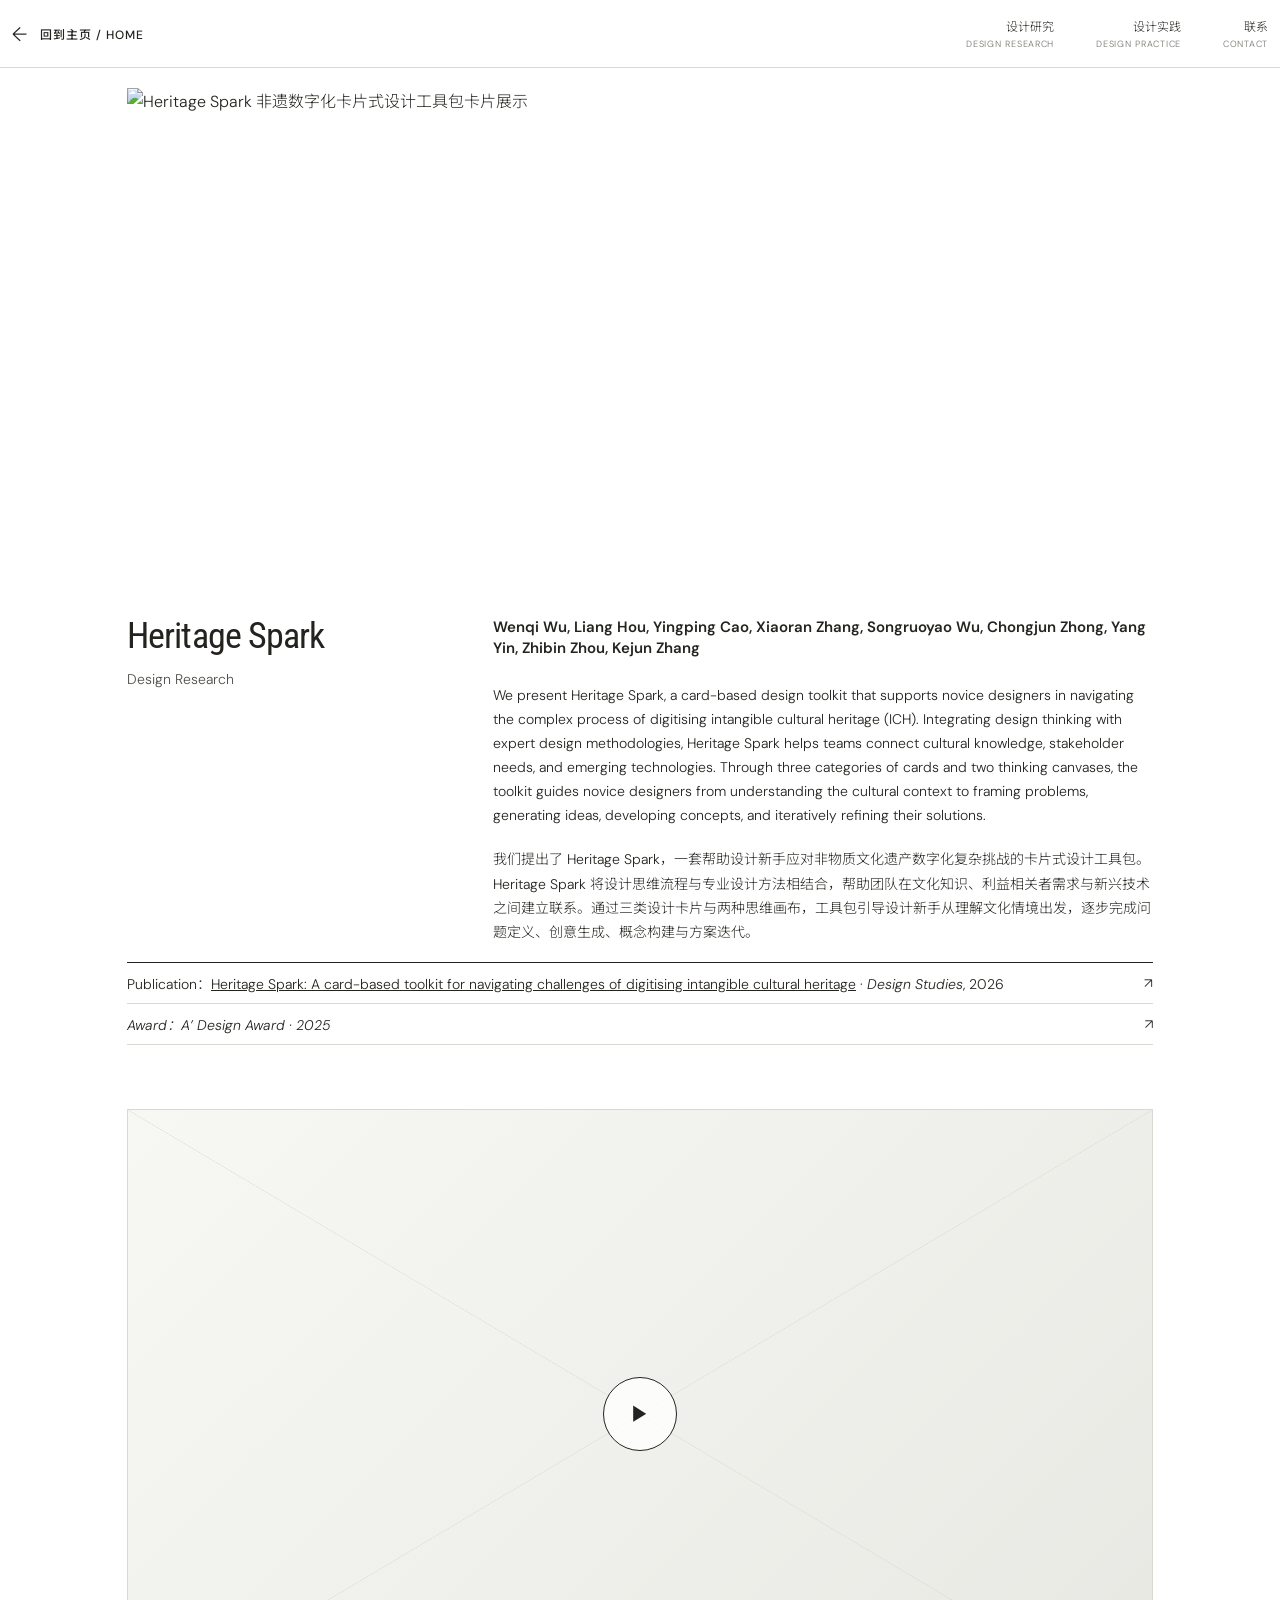
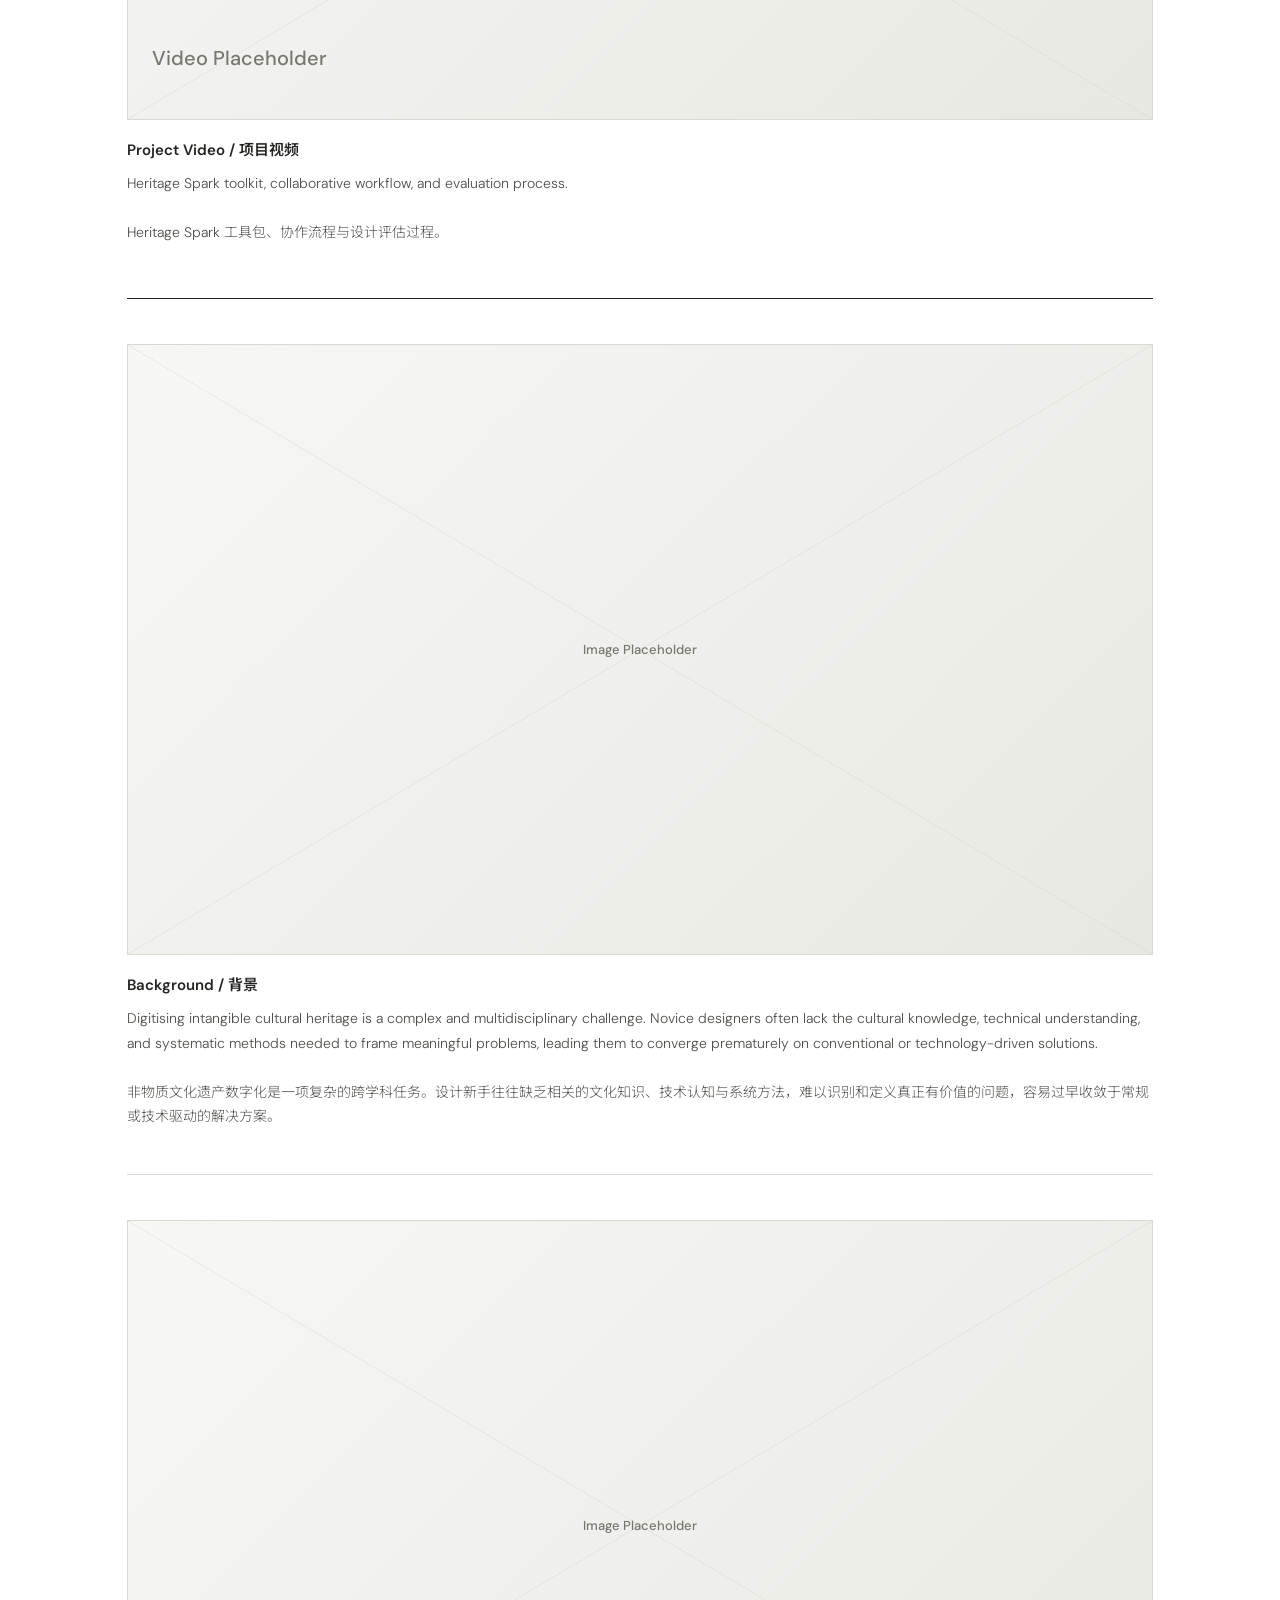
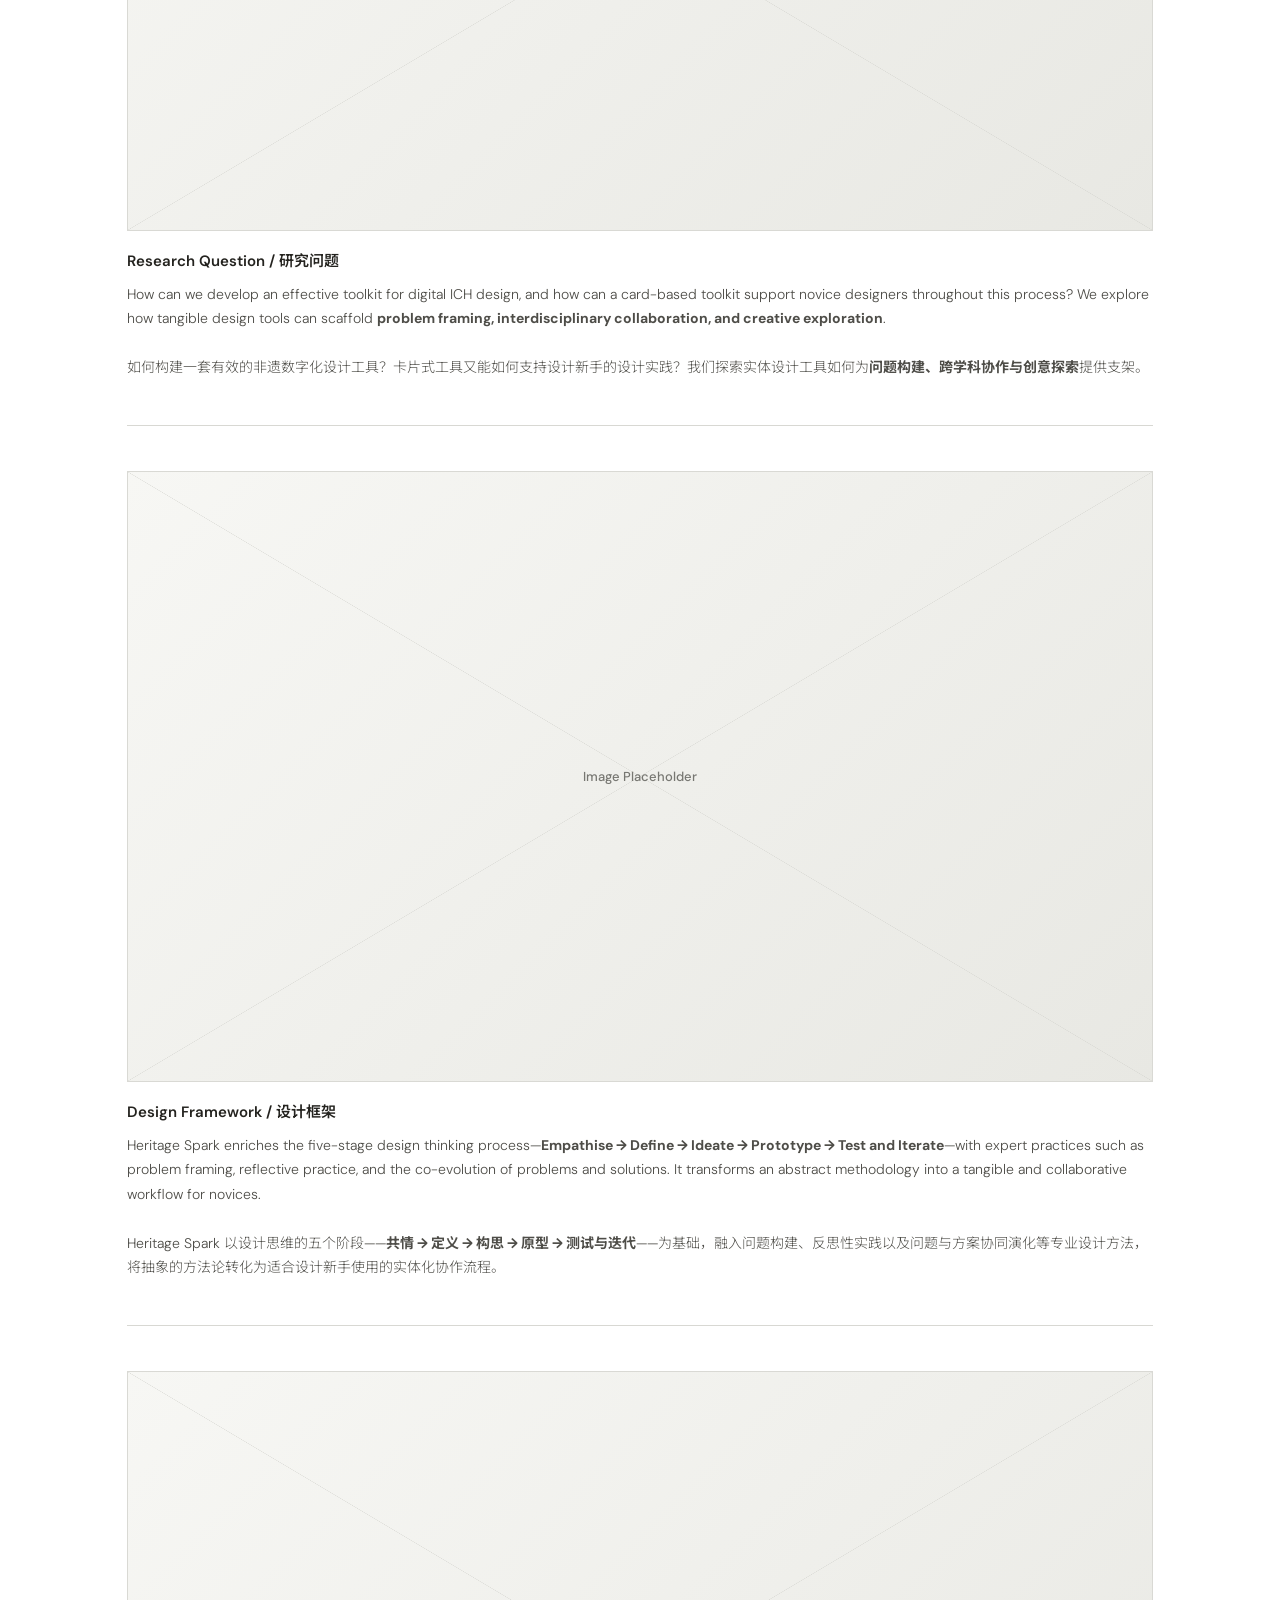
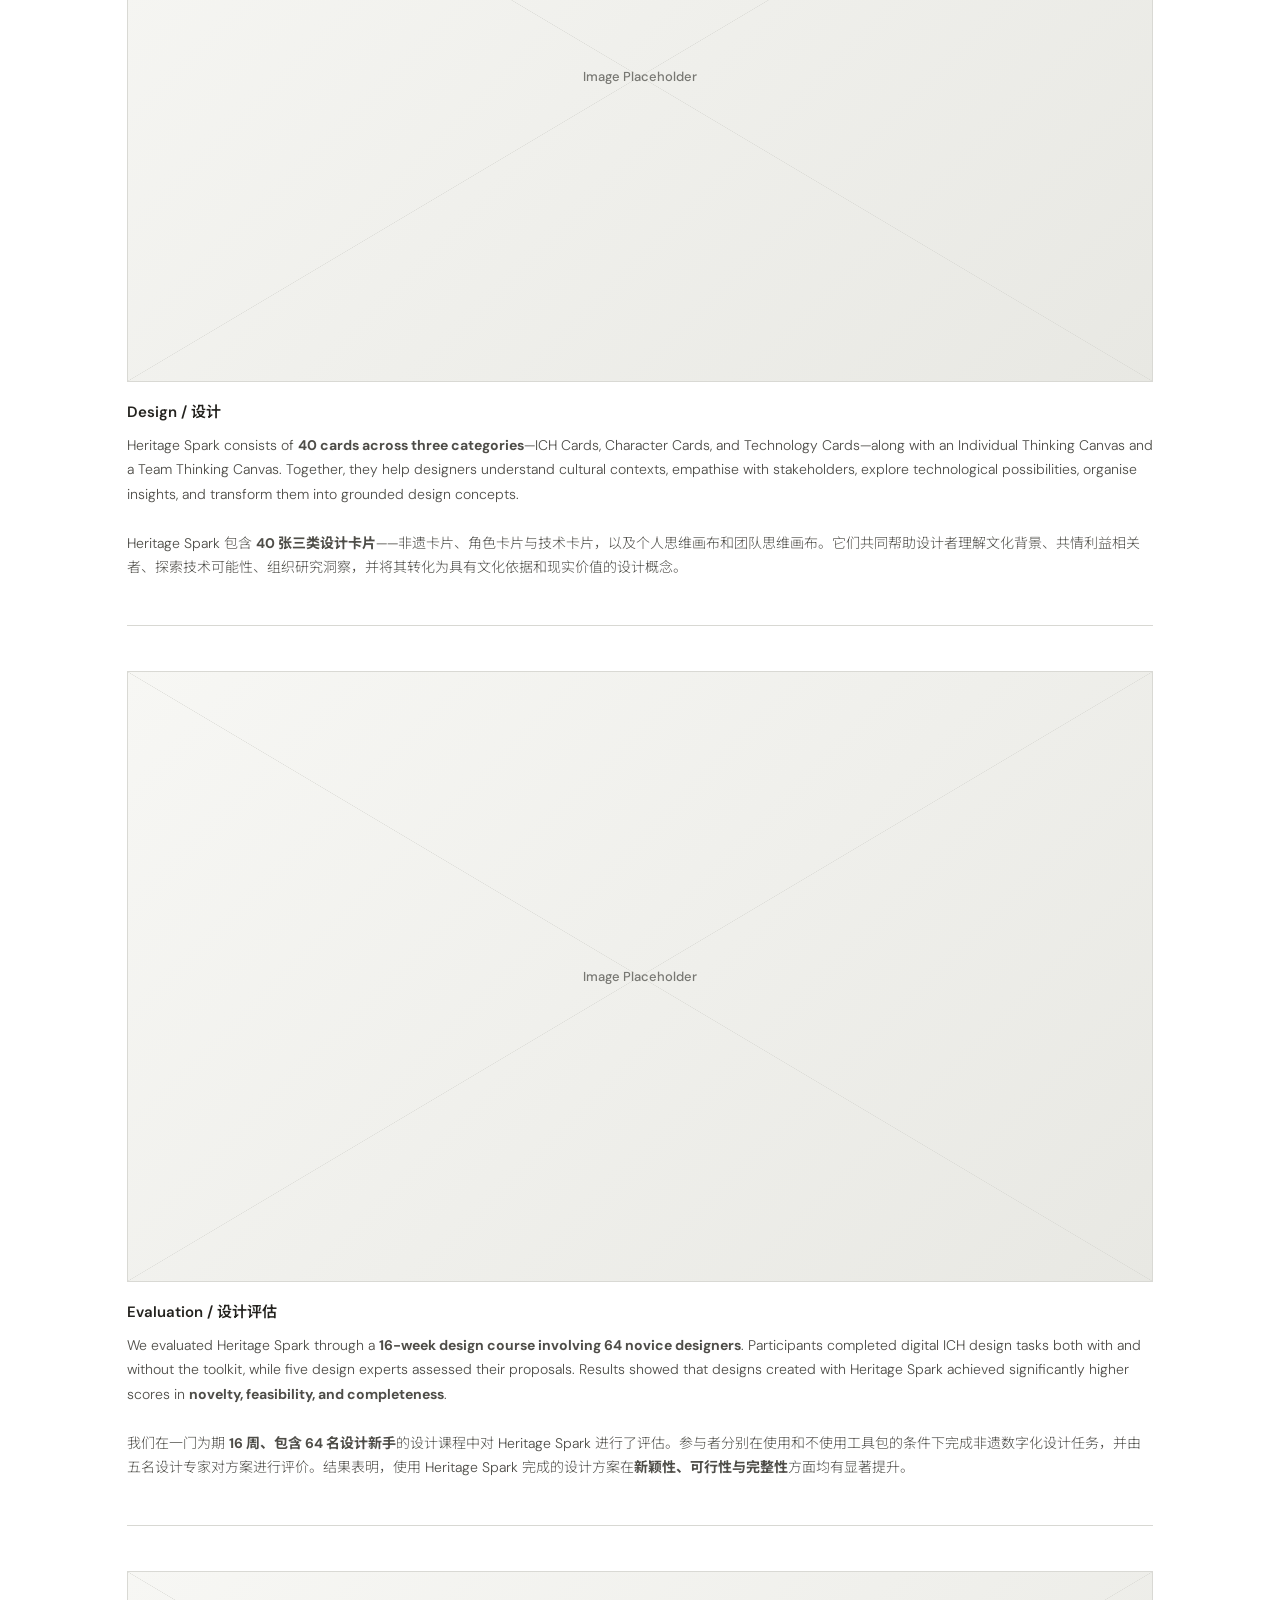
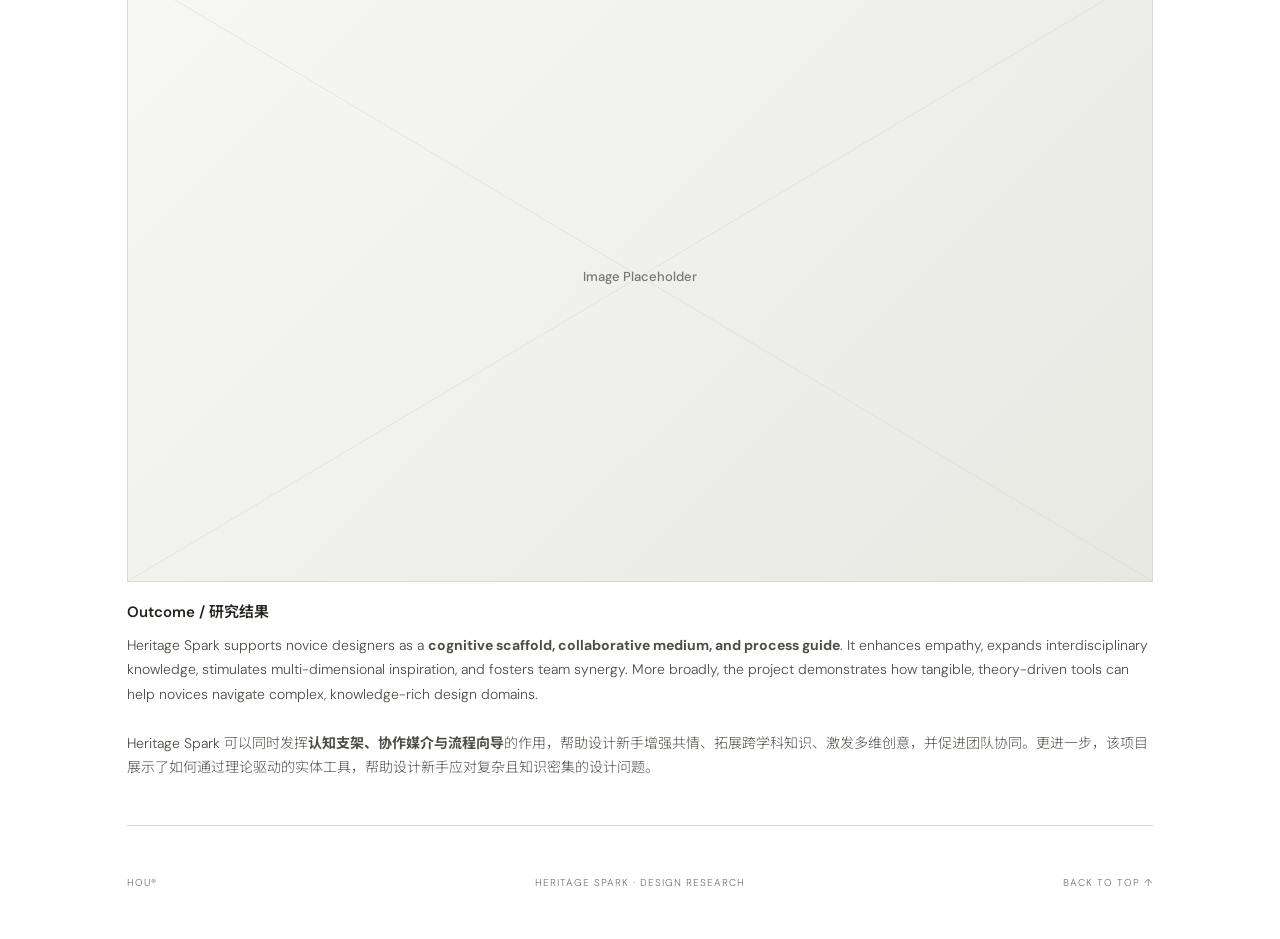
==== index-heritage-spark.html @ f9a9c495 "更新作品集项目页面" ====
<!doctype html>
<html lang="zh-CN">
<head>
  <meta charset="utf-8">
  <meta name="viewport" content="width=device-width, initial-scale=1">
  <meta name="description" content="Heritage Spark 非物质文化遗产数字化设计工具包研究项目">
  <title>Heritage Spark · Design Research</title>
  <link rel="preconnect" href="https://fonts.googleapis.com">
  <link rel="preconnect" href="https://fonts.gstatic.com" crossorigin>
  <link href="https://fonts.googleapis.com/css2?family=DM+Sans:wght@300;400;500&amp;family=Noto+Sans+SC:wght@300;400;500&amp;display=swap" rel="stylesheet">
  <link rel="stylesheet" href="vision-poetry.css">
</head>
<body>
  <header class="project-nav">
    <a class="home-link" href="index.html" aria-label="返回主页">
      <span aria-hidden="true">←</span>
      <span>回到主页 / Home</span>
    </a>
    <nav aria-label="项目导航">
      <a href="index.html#research"><span>设计研究</span><small>Design Research</small></a>
      <a href="index.html#practice"><span>设计实践</span><small>Design Practice</small></a>
      <a href="index.html#contact"><span>联系</span><small>Contact</small></a>
    </nav>
  </header>

  <aside class="page-progress" aria-label="页面章节导航">
    <span class="progress-track" aria-hidden="true"><span class="progress-fill"></span></span>
    <nav>
      <a href="#summary" class="is-active" aria-current="step"><span>Summary</span></a>
      <a href="#video"><span>Video</span></a>
      <a href="#background"><span>Background</span></a>
      <a href="#question"><span>Research Question</span></a>
      <a href="#framework"><span>Design Framework</span></a>
      <a href="#design"><span>Design</span></a>
      <a href="#evaluation"><span>Evaluation</span></a>
      <a href="#outcome"><span>Outcome</span></a>
    </nav>
  </aside>

  <main>
    <section class="hero section-shell" id="summary" aria-labelledby="projectTitle">
      <img class="hero-media" src="./设计研究/Heritage Spark/assets/hero-image.png" alt="Heritage Spark 非遗数字化卡片式设计工具包卡片展示">
      <div class="project-summary">
        <div class="summary-heading">
          <h1 id="projectTitle">Heritage Spark</h1>
          <p class="summary-date">Design Research</p>
        </div>
        <div class="summary-content">
          <p class="summary-author">Wenqi Wu, Liang Hou, Yingping Cao, Xiaoran Zhang, Songruoyao Wu, Chongjun Zhong, Yang Yin, Zhibin Zhou, Kejun Zhang</p>
          <p>We present <strong>Heritage Spark</strong>, a card-based design toolkit that supports novice designers in navigating the complex process of digitising intangible cultural heritage (ICH). Integrating design thinking with expert design methodologies, Heritage Spark helps teams connect <strong>cultural knowledge, stakeholder needs, and emerging technologies</strong>. Through three categories of cards and two thinking canvases, the toolkit guides novice designers from understanding the cultural context to framing problems, generating ideas, developing concepts, and iteratively refining their solutions.</p>
          <p>我们提出了 <strong>Heritage Spark</strong>，一套帮助设计新手应对非物质文化遗产数字化复杂挑战的卡片式设计工具包。Heritage Spark 将设计思维流程与专业设计方法相结合，帮助团队在<strong>文化知识、利益相关者需求与新兴技术</strong>之间建立联系。通过三类设计卡片与两种思维画布，工具包引导设计新手从理解文化情境出发，逐步完成问题定义、创意生成、概念构建与方案迭代。</p>
        </div>
      </div>
    </section>

    <section class="links-section section-shell" aria-label="论文与获奖信息">
      <div class="link-list">
        <div class="link-item">
          <span>Publication：<a href="https://www.sciencedirect.com/science/article/pii/S0142694X25000870" target="_blank" rel="noopener noreferrer">Heritage Spark: A card-based toolkit for navigating challenges of digitising intangible cultural heritage</a> · <em>Design Studies</em>, 2026</span><b aria-hidden="true">↗</b>
        </div>
        <div class="link-item award-entry">
          <span>Award：A’ Design Award · 2025</span><b aria-hidden="true">↗</b>
        </div>
      </div>
    </section>

    <section class="video-section section-shell" id="video" aria-labelledby="videoTitle">
      <div class="media-placeholder video-placeholder" role="img" aria-label="项目视频占位">
        <button type="button" aria-label="视频占位，暂不可播放">▶</button>
        <p>Video Placeholder</p>
      </div>
      <div class="content-copy">
        <h2 class="content-title" id="videoTitle">Project Video / 项目视频</h2>
        <p>Heritage Spark toolkit, collaborative workflow, and evaluation process.<br><br>Heritage Spark 工具包、协作流程与设计评估过程。</p>
      </div>
    </section>

    <section class="story section-shell" aria-label="Heritage Spark 项目研究内容">
      <article class="story-block" id="background">
        <div class="media-placeholder landscape" role="img" aria-label="研究背景图片占位"><p>Image Placeholder</p></div>
        <div class="content-copy">
          <h2 class="content-title">Background / 背景</h2>
          <p>Digitising intangible cultural heritage is a complex and multidisciplinary challenge. Novice designers often lack the cultural knowledge, technical understanding, and systematic methods needed to frame meaningful problems, leading them to converge prematurely on conventional or technology-driven solutions.<br><br>非物质文化遗产数字化是一项复杂的跨学科任务。设计新手往往缺乏相关的文化知识、技术认知与系统方法，难以识别和定义真正有价值的问题，容易过早收敛于常规或技术驱动的解决方案。</p>
        </div>
      </article>

      <article class="story-block" id="question">
        <div class="media-placeholder landscape" role="img" aria-label="研究问题图片占位"><p>Image Placeholder</p></div>
        <div class="content-copy">
          <h2 class="content-title">Research Question / 研究问题</h2>
          <p>How can we develop an effective toolkit for digital ICH design, and how can a card-based toolkit support novice designers throughout this process? We explore how tangible design tools can scaffold <strong>problem framing, interdisciplinary collaboration, and creative exploration</strong>.<br><br>如何构建一套有效的非遗数字化设计工具？卡片式工具又能如何支持设计新手的设计实践？我们探索实体设计工具如何为<strong>问题构建、跨学科协作与创意探索</strong>提供支架。</p>
        </div>
      </article>

      <article class="story-block" id="framework">
        <div class="media-placeholder landscape" role="img" aria-label="设计框架图片占位"><p>Image Placeholder</p></div>
        <div class="content-copy">
          <h2 class="content-title">Design Framework / 设计框架</h2>
          <p>Heritage Spark enriches the five-stage design thinking process—<strong>Empathise → Define → Ideate → Prototype → Test and Iterate</strong>—with expert practices such as problem framing, reflective practice, and the co-evolution of problems and solutions. It transforms an abstract methodology into a tangible and collaborative workflow for novices.<br><br>Heritage Spark 以设计思维的五个阶段——<strong>共情 → 定义 → 构思 → 原型 → 测试与迭代</strong>——为基础，融入问题构建、反思性实践以及问题与方案协同演化等专业设计方法，将抽象的方法论转化为适合设计新手使用的实体化协作流程。</p>
        </div>
      </article>

      <article class="story-block" id="design">
        <div class="media-placeholder landscape" role="img" aria-label="设计工具包图片占位"><p>Image Placeholder</p></div>
        <div class="content-copy">
          <h2 class="content-title">Design / 设计</h2>
          <p>Heritage Spark consists of <strong>40 cards across three categories</strong>—ICH Cards, Character Cards, and Technology Cards—along with an Individual Thinking Canvas and a Team Thinking Canvas. Together, they help designers understand cultural contexts, empathise with stakeholders, explore technological possibilities, organise insights, and transform them into grounded design concepts.<br><br>Heritage Spark 包含 <strong>40 张三类设计卡片</strong>——非遗卡片、角色卡片与技术卡片，以及个人思维画布和团队思维画布。它们共同帮助设计者理解文化背景、共情利益相关者、探索技术可能性、组织研究洞察，并将其转化为具有文化依据和现实价值的设计概念。</p>
        </div>
      </article>

      <article class="story-block" id="evaluation">
        <div class="media-placeholder landscape" role="img" aria-label="设计评估图片占位"><p>Image Placeholder</p></div>
        <div class="content-copy">
          <h2 class="content-title">Evaluation / 设计评估</h2>
          <p>We evaluated Heritage Spark through a <strong>16-week design course involving 64 novice designers</strong>. Participants completed digital ICH design tasks both with and without the toolkit, while five design experts assessed their proposals. Results showed that designs created with Heritage Spark achieved significantly higher scores in <strong>novelty, feasibility, and completeness</strong>.<br><br>我们在一门为期 <strong>16 周、包含 64 名设计新手</strong>的设计课程中对 Heritage Spark 进行了评估。参与者分别在使用和不使用工具包的条件下完成非遗数字化设计任务，并由五名设计专家对方案进行评价。结果表明，使用 Heritage Spark 完成的设计方案在<strong>新颖性、可行性与完整性</strong>方面均有显著提升。</p>
        </div>
      </article>

      <article class="story-block" id="outcome">
        <div class="media-placeholder landscape" role="img" aria-label="研究结果图片占位"><p>Image Placeholder</p></div>
        <div class="content-copy">
          <h2 class="content-title">Outcome / 研究结果</h2>
          <p>Heritage Spark supports novice designers as a <strong>cognitive scaffold, collaborative medium, and process guide</strong>. It enhances empathy, expands interdisciplinary knowledge, stimulates multi-dimensional inspiration, and fosters team synergy. More broadly, the project demonstrates how tangible, theory-driven tools can help novices navigate complex, knowledge-rich design domains.<br><br>Heritage Spark 可以同时发挥<strong>认知支架、协作媒介与流程向导</strong>的作用，帮助设计新手增强共情、拓展跨学科知识、激发多维创意，并促进团队协同。更进一步，该项目展示了如何通过理论驱动的实体工具，帮助设计新手应对复杂且知识密集的设计问题。</p>
        </div>
      </article>
    </section>
  </main>

  <footer>
    <a href="index.html">HOU®</a>
    <p>Heritage Spark · Design Research</p>
    <a href="#projectTitle">Back to top ↑</a>
  </footer>
  <script src="vision-poetry.js"></script>
</body>
</html>
---- vision-poetry.css ----
@font-face { font-family:"Roboto Condensed"; src:url("assets/fonts/RobotoCondensed-VariableFont_wght.ttf") format("truetype"); font-style:normal; font-weight:100 900; font-display:swap; }
:root { --ink:#24231f; --muted:#77746d; --line:#d8d8d3; --soft:#f1f1ee; --white:#fff; --accent:#f26a2e; }
* { box-sizing:border-box; }
html { scroll-behavior:smooth; }
body { margin:0; color:var(--ink); background:var(--white); font-family:"DM Sans","Noto Sans SC",sans-serif; font-weight:300; }
a { color:inherit; }
[id] { scroll-margin-top:88px; }
.project-nav { position:sticky; top:0; z-index:10; width:100%; height:68px; margin:0; padding:0 12px; display:flex; align-items:center; justify-content:space-between; border-bottom:1px solid var(--line); background:#fff; }
.home-link { display:flex; align-items:center; gap:12px; font-size:12px; font-weight:500; letter-spacing:.08em; text-decoration:none; text-transform:uppercase; }
.home-link>span:first-child { font-size:20px; font-weight:300; transition:transform .2s ease; }
.home-link:hover>span:first-child { transform:translateX(-4px); }
.project-nav nav { display:flex; align-items:center; gap:42px; }
.project-nav nav a { display:flex; flex-direction:column; align-items:flex-end; gap:3px; text-decoration:none; font-size:12px; }
.project-nav nav small { color:var(--muted); font-size:9px; letter-spacing:.08em; text-transform:uppercase; }
.page-progress { position:fixed; top:50%; left:max(8px,calc(50vw - 675px)); z-index:8; width:126px; transform:translateY(-50%); }
.page-progress nav { position:relative; display:flex; flex-direction:column; gap:14px; }
.page-progress a { position:relative; height:10px; padding-left:28px; color:#aaa8a1; font-size:10px; line-height:10px; text-decoration:none; white-space:nowrap; }
.page-progress a::before { content:""; position:absolute; top:50%; left:0; z-index:2; width:12px; height:1px; background:#c9c7c0; transform:translateY(-50%); transition:width .2s ease,background .2s ease; }
.page-progress a span { opacity:1; visibility:visible; }
.page-progress a:hover { color:var(--ink); }
.page-progress a.is-active { color:var(--ink); }
.page-progress a.is-active::before { width:24px; height:2px; background:var(--ink); }
.progress-track { display:none; }
.progress-fill { display:block; width:100%; height:0; background:var(--ink); transition:height .25s ease; }
.section-shell { width:calc(100% - 24px); max-width:1026px; margin:0 auto; }
.hero { padding-top:20px; }
.media-placeholder { position:relative; display:grid; place-items:center; overflow:hidden; border:1px solid #d9d9d4; color:#777772; background:linear-gradient(135deg,#f7f7f4,#e8e8e3); }
.media-placeholder::before { content:""; position:absolute; inset:0; background:linear-gradient(to bottom right,transparent calc(50% - .5px),#d2d2cd 50%,transparent calc(50% + .5px)),linear-gradient(to top right,transparent calc(50% - .5px),#d2d2cd 50%,transparent calc(50% + .5px)); opacity:.65; }
.media-placeholder p,.media-placeholder button { position:relative; z-index:1; }
.media-placeholder p { margin:0; font-size:13px; font-weight:500; letter-spacing:0; }
.hero-media,.video-placeholder,.landscape { width:100%; aspect-ratio:1026/611; }
.hero-media { margin-top:0; display:block; aspect-ratio:1026/491; object-fit:cover; }
.project-summary { padding:38px 0 18px; display:grid; grid-template-columns:minmax(220px,32%) 1fr; gap:38px; }
.summary-heading h1 { margin:0; font-family:"Roboto Condensed","DM Sans",sans-serif; font-size:36px; font-weight:400; line-height:1.1; letter-spacing:-.025em; }
.summary-heading .summary-date { margin:12px 0 0; color:#4e4d48; font-size:14px; line-height:1.5; }
.summary-content { min-width:0; }
.summary-content p { margin:0; color:var(--ink); font-size:14px; line-height:1.72; }
.summary-content p+p { margin-top:20px; }
.summary-content .summary-author { margin-bottom:24px; font-size:15px; font-weight:600; line-height:1.4; }
.summary-content strong { font-weight:inherit; }
.content-copy { padding:20px 0 0; }
.content-title { width:100%; margin:0 0 10px!important; color:var(--ink)!important; font-size:15px!important; font-weight:600; line-height:1.4!important; }
.content-copy>p:not(.content-title) { width:100%; max-width:none; margin:0; color:#4e4d48; font-size:14px; line-height:1.75; }
.links-section { padding:0; }
.link-list { border-top:1px solid var(--ink); }
.link-item { padding:10px 0; display:flex; justify-content:space-between; align-items:center; border-bottom:1px solid var(--line); }
.award-entry { font-style:italic; }
.link-list span { font-size:14px; }
.link-list small { width:100px; display:inline-block; color:var(--muted); font-size:9px; letter-spacing:.14em; text-transform:uppercase; }
.link-list b { font-size:14px; font-weight:300; }
.video-section { padding:64px 0 6vh; }
.video-placeholder button { width:74px; height:74px; padding-left:6px; display:grid; place-items:center; border:1px solid var(--ink); border-radius:50%; color:var(--ink); background:rgba(255,255,255,.82); font-size:20px; }
.video-placeholder p { position:absolute; bottom:48px; left:24px; font-size:20px; }
.story { border-top:1px solid var(--ink); }
.story-block { padding:5vh 0; border-bottom:1px solid var(--line); }
footer { width:calc(100% - 24px); max-width:1026px; margin:0 auto; padding:50px 0; display:grid; grid-template-columns:1fr auto 1fr; align-items:center; color:var(--muted); font-size:10px; letter-spacing:.1em; text-transform:uppercase; }
footer a { text-decoration:none; }
footer a:last-child { justify-self:end; }
footer p { margin:0; }
@media (max-width:760px) {
  .project-nav { height:68px; min-height:68px; padding:0; align-items:center; }
  .home-link span:last-child { display:none; }
  .project-nav nav { gap:15px; }
  .project-nav nav a { align-items:flex-start; font-size:10px; }
  .project-nav nav small { display:none; }
  .section-shell { width:calc(100vw - 24px); }
  .hero { padding-top:20px; }
  .project-summary { padding:28px 0 12px; grid-template-columns:1fr; gap:22px; }
  .summary-content p { font-size:14px; line-height:1.75; }
  .summary-content .summary-author { margin-bottom:18px; font-size:15px; }
  .link-list small { width:auto; display:block; margin-bottom:6px; }
  footer { width:calc(100vw - 24px); grid-template-columns:1fr auto; gap:12px; }
  footer p { display:none; }
}
@media (max-width:1280px) { .page-progress { display:none; } }
@media (prefers-reduced-motion:reduce) { html { scroll-behavior:auto; } * { transition:none!important; } }
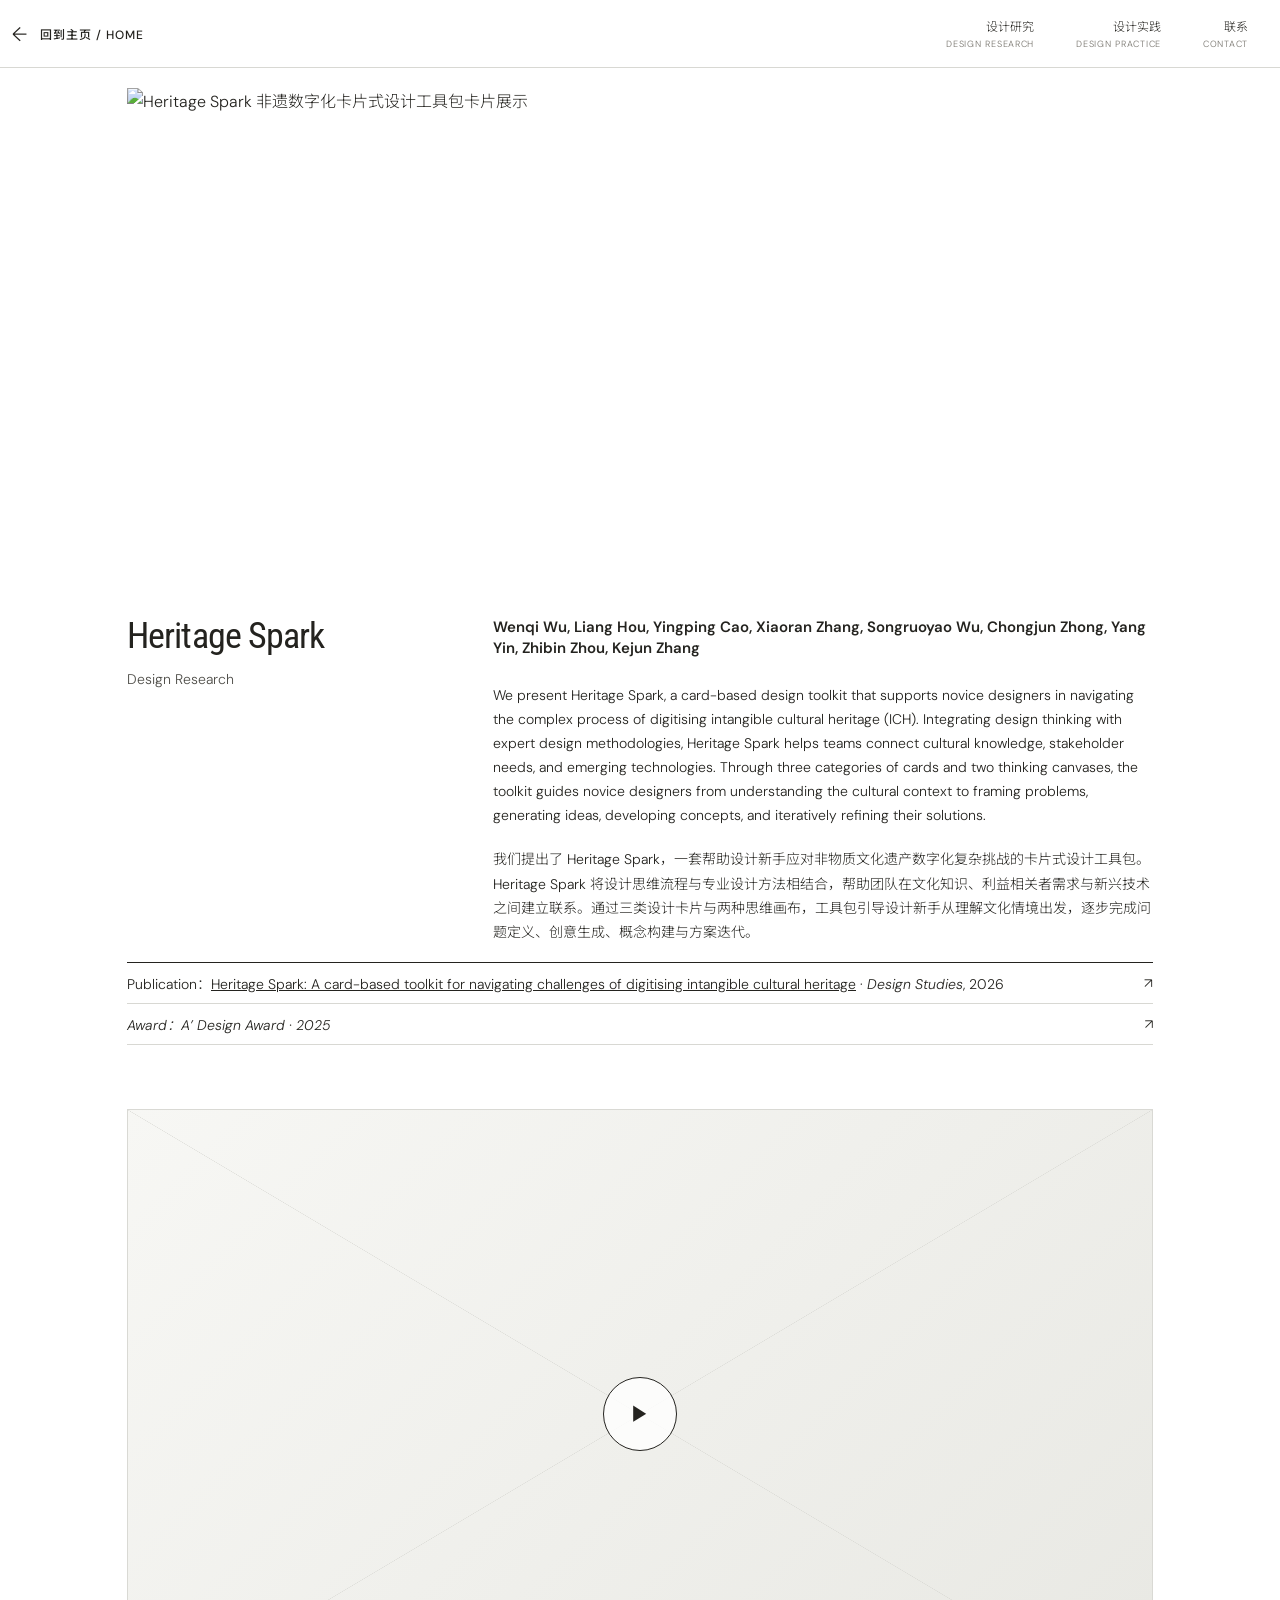
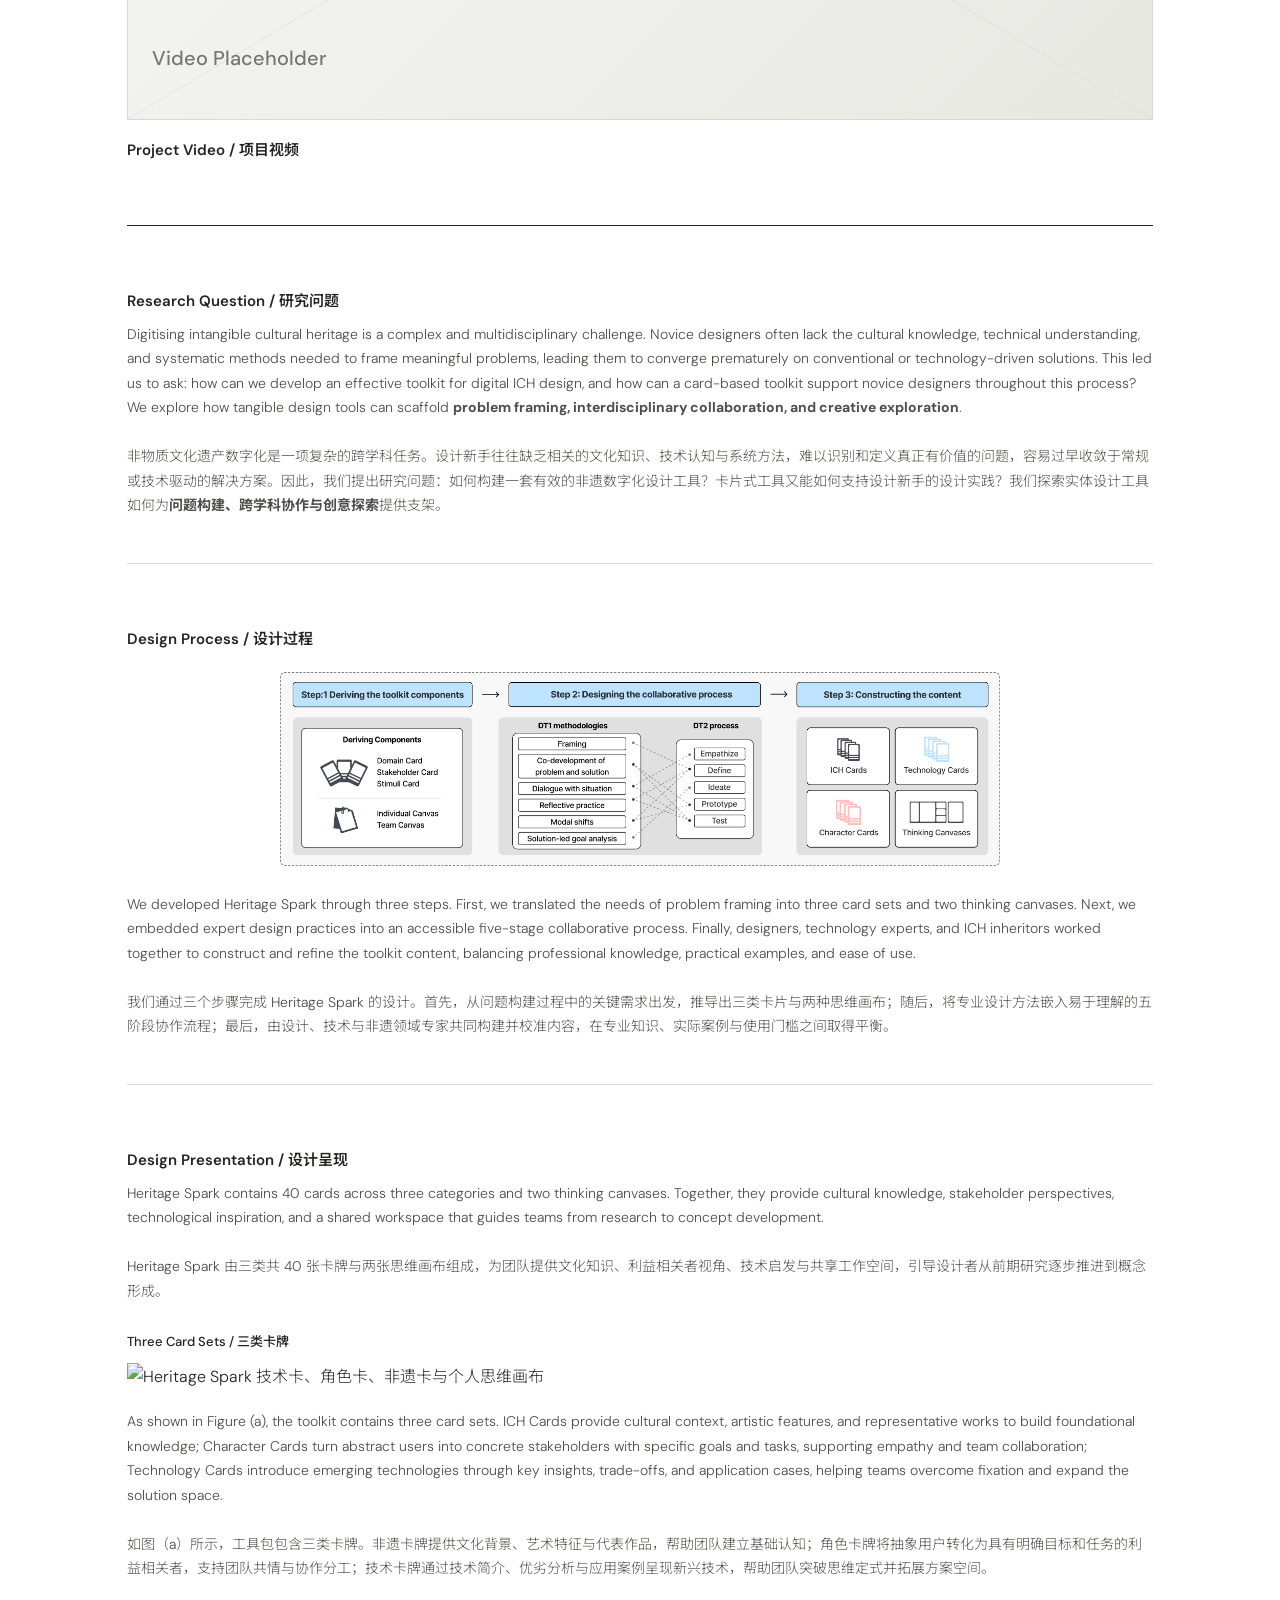
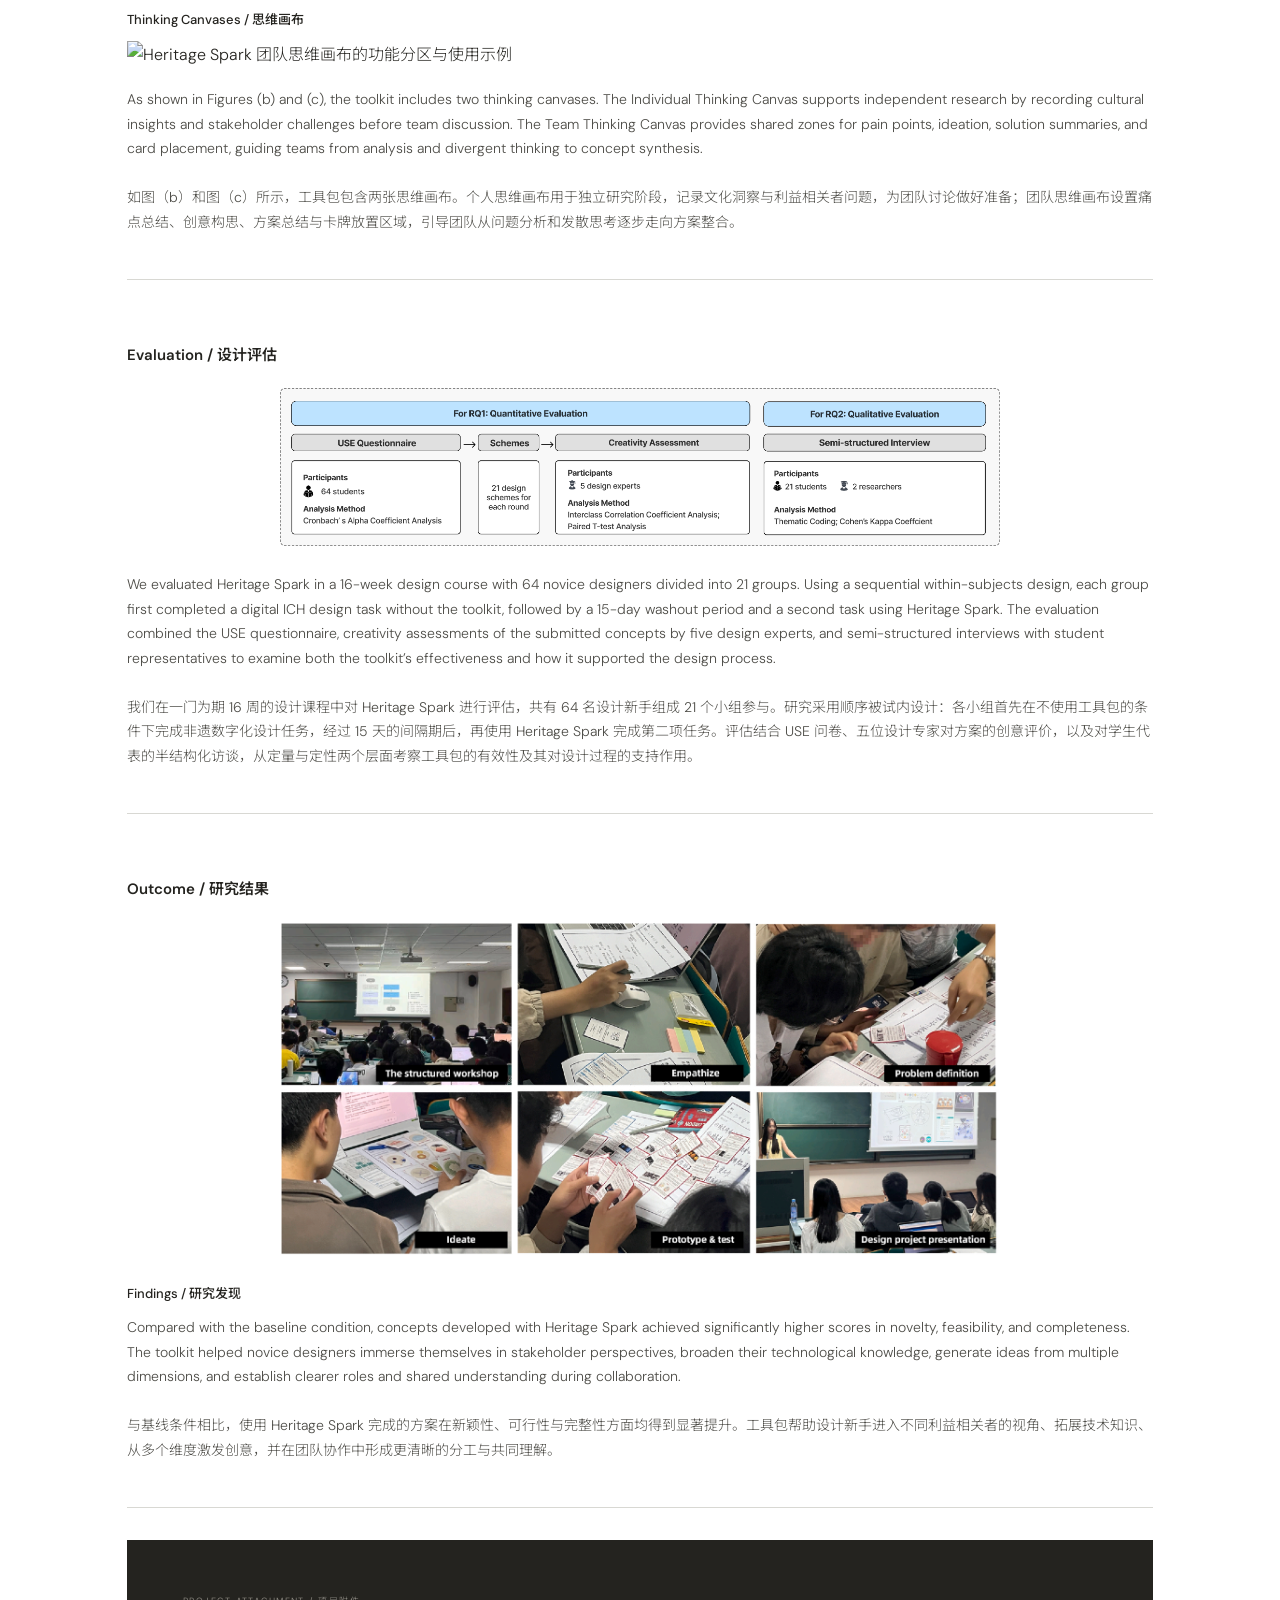
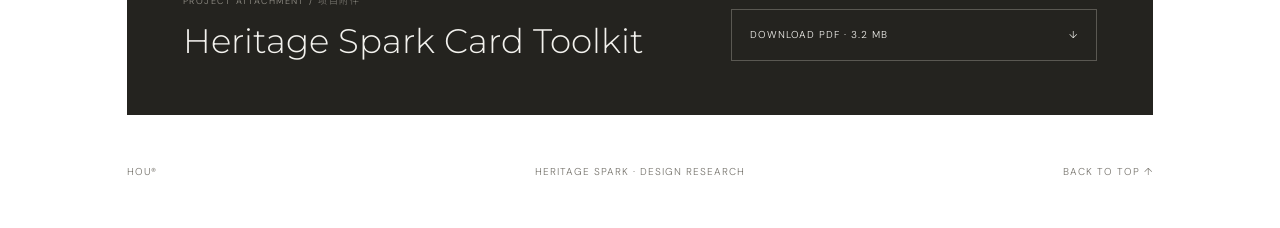
==== commit 893519df: "更新作品集项目与页面内容" ====
--- a/index-heritage-spark.html
+++ b/index-heritage-spark.html
@@ -28,10 +28,9 @@
     <nav>
       <a href="#summary" class="is-active" aria-current="step"><span>Summary</span></a>
       <a href="#video"><span>Video</span></a>
-      <a href="#background"><span>Background</span></a>
       <a href="#question"><span>Research Question</span></a>
-      <a href="#framework"><span>Design Framework</span></a>
-      <a href="#design"><span>Design</span></a>
+      <a href="#design"><span>Design Process</span></a>
+      <a href="#presentation"><span>Design Presentation</span></a>
       <a href="#evaluation"><span>Evaluation</span></a>
       <a href="#outcome"><span>Outcome</span></a>
     </nav>
@@ -71,58 +70,67 @@
       </div>
       <div class="content-copy">
         <h2 class="content-title" id="videoTitle">Project Video / 项目视频</h2>
-        <p>Heritage Spark toolkit, collaborative workflow, and evaluation process.<br><br>Heritage Spark 工具包、协作流程与设计评估过程。</p>
       </div>
     </section>
 
     <section class="story section-shell" aria-label="Heritage Spark 项目研究内容">
-      <article class="story-block" id="background">
-        <div class="media-placeholder landscape" role="img" aria-label="研究背景图片占位"><p>Image Placeholder</p></div>
-        <div class="content-copy">
-          <h2 class="content-title">Background / 背景</h2>
-          <p>Digitising intangible cultural heritage is a complex and multidisciplinary challenge. Novice designers often lack the cultural knowledge, technical understanding, and systematic methods needed to frame meaningful problems, leading them to converge prematurely on conventional or technology-driven solutions.<br><br>非物质文化遗产数字化是一项复杂的跨学科任务。设计新手往往缺乏相关的文化知识、技术认知与系统方法，难以识别和定义真正有价值的问题，容易过早收敛于常规或技术驱动的解决方案。</p>
-        </div>
-      </article>
-
       <article class="story-block" id="question">
-        <div class="media-placeholder landscape" role="img" aria-label="研究问题图片占位"><p>Image Placeholder</p></div>
         <div class="content-copy">
           <h2 class="content-title">Research Question / 研究问题</h2>
-          <p>How can we develop an effective toolkit for digital ICH design, and how can a card-based toolkit support novice designers throughout this process? We explore how tangible design tools can scaffold <strong>problem framing, interdisciplinary collaboration, and creative exploration</strong>.<br><br>如何构建一套有效的非遗数字化设计工具？卡片式工具又能如何支持设计新手的设计实践？我们探索实体设计工具如何为<strong>问题构建、跨学科协作与创意探索</strong>提供支架。</p>
-        </div>
-      </article>
-
-      <article class="story-block" id="framework">
-        <div class="media-placeholder landscape" role="img" aria-label="设计框架图片占位"><p>Image Placeholder</p></div>
-        <div class="content-copy">
-          <h2 class="content-title">Design Framework / 设计框架</h2>
-          <p>Heritage Spark enriches the five-stage design thinking process—<strong>Empathise → Define → Ideate → Prototype → Test and Iterate</strong>—with expert practices such as problem framing, reflective practice, and the co-evolution of problems and solutions. It transforms an abstract methodology into a tangible and collaborative workflow for novices.<br><br>Heritage Spark 以设计思维的五个阶段——<strong>共情 → 定义 → 构思 → 原型 → 测试与迭代</strong>——为基础，融入问题构建、反思性实践以及问题与方案协同演化等专业设计方法，将抽象的方法论转化为适合设计新手使用的实体化协作流程。</p>
+          <p>Digitising intangible cultural heritage is a complex and multidisciplinary challenge. Novice designers often lack the cultural knowledge, technical understanding, and systematic methods needed to frame meaningful problems, leading them to converge prematurely on conventional or technology-driven solutions. This led us to ask: how can we develop an effective toolkit for digital ICH design, and how can a card-based toolkit support novice designers throughout this process? We explore how tangible design tools can scaffold <strong>problem framing, interdisciplinary collaboration, and creative exploration</strong>.<br><br>非物质文化遗产数字化是一项复杂的跨学科任务。设计新手往往缺乏相关的文化知识、技术认知与系统方法，难以识别和定义真正有价值的问题，容易过早收敛于常规或技术驱动的解决方案。因此，我们提出研究问题：如何构建一套有效的非遗数字化设计工具？卡片式工具又能如何支持设计新手的设计实践？我们探索实体设计工具如何为<strong>问题构建、跨学科协作与创意探索</strong>提供支架。</p>
         </div>
       </article>
 
       <article class="story-block" id="design">
-        <div class="media-placeholder landscape" role="img" aria-label="设计工具包图片占位"><p>Image Placeholder</p></div>
         <div class="content-copy">
-          <h2 class="content-title">Design / 设计</h2>
-          <p>Heritage Spark consists of <strong>40 cards across three categories</strong>—ICH Cards, Character Cards, and Technology Cards—along with an Individual Thinking Canvas and a Team Thinking Canvas. Together, they help designers understand cultural contexts, empathise with stakeholders, explore technological possibilities, organise insights, and transform them into grounded design concepts.<br><br>Heritage Spark 包含 <strong>40 张三类设计卡片</strong>——非遗卡片、角色卡片与技术卡片，以及个人思维画布和团队思维画布。它们共同帮助设计者理解文化背景、共情利益相关者、探索技术可能性、组织研究洞察，并将其转化为具有文化依据和现实价值的设计概念。</p>
+          <h2 class="content-title">Design Process / 设计过程</h2>
+          <img class="design-process-image" src="设计研究/Heritage Spark/assets/design-process.png" alt="Heritage Spark 工具包的三阶段设计过程" loading="lazy">
+          <p>We developed Heritage Spark through three steps. First, we translated the needs of problem framing into three card sets and two thinking canvases. Next, we embedded expert design practices into an accessible five-stage collaborative process. Finally, designers, technology experts, and ICH inheritors worked together to construct and refine the toolkit content, balancing professional knowledge, practical examples, and ease of use.<br><br>我们通过三个步骤完成 Heritage Spark 的设计。首先，从问题构建过程中的关键需求出发，推导出三类卡片与两种思维画布；随后，将专业设计方法嵌入易于理解的五阶段协作流程；最后，由设计、技术与非遗领域专家共同构建并校准内容，在专业知识、实际案例与使用门槛之间取得平衡。</p>
+        </div>
+      </article>
+
+      <article class="story-block" id="presentation">
+        <div class="content-copy">
+          <h2 class="content-title">Design Presentation / 设计呈现</h2>
+          <p>Heritage Spark contains 40 cards across three categories and two thinking canvases. Together, they provide cultural knowledge, stakeholder perspectives, technological inspiration, and a shared workspace that guides teams from research to concept development.<br><br>Heritage Spark 由三类共 40 张卡牌与两张思维画布组成，为团队提供文化知识、利益相关者视角、技术启发与共享工作空间，引导设计者从前期研究逐步推进到概念形成。</p>
+
+          <h3 class="presentation-subtitle">Three Card Sets / 三类卡牌</h3>
+          <img class="presentation-image" src="设计研究/Heritage Spark/assets/toolkit-cards-individual-canvas.png" alt="Heritage Spark 技术卡、角色卡、非遗卡与个人思维画布" loading="lazy">
+          <p class="presentation-copy">As shown in Figure (a), the toolkit contains three card sets. ICH Cards provide cultural context, artistic features, and representative works to build foundational knowledge; Character Cards turn abstract users into concrete stakeholders with specific goals and tasks, supporting empathy and team collaboration; Technology Cards introduce emerging technologies through key insights, trade-offs, and application cases, helping teams overcome fixation and expand the solution space.<br><br>如图（a）所示，工具包包含三类卡牌。非遗卡牌提供文化背景、艺术特征与代表作品，帮助团队建立基础认知；角色卡牌将抽象用户转化为具有明确目标和任务的利益相关者，支持团队共情与协作分工；技术卡牌通过技术简介、优劣分析与应用案例呈现新兴技术，帮助团队突破思维定式并拓展方案空间。</p>
+
+          <h3 class="presentation-subtitle">Thinking Canvases / 思维画布</h3>
+          <img class="presentation-image" src="设计研究/Heritage Spark/assets/toolkit-team-canvas.png" alt="Heritage Spark 团队思维画布的功能分区与使用示例" loading="lazy">
+          <p class="presentation-copy">As shown in Figures (b) and (c), the toolkit includes two thinking canvases. The Individual Thinking Canvas supports independent research by recording cultural insights and stakeholder challenges before team discussion. The Team Thinking Canvas provides shared zones for pain points, ideation, solution summaries, and card placement, guiding teams from analysis and divergent thinking to concept synthesis.<br><br>如图（b）和图（c）所示，工具包包含两张思维画布。个人思维画布用于独立研究阶段，记录文化洞察与利益相关者问题，为团队讨论做好准备；团队思维画布设置痛点总结、创意构思、方案总结与卡牌放置区域，引导团队从问题分析和发散思考逐步走向方案整合。</p>
         </div>
       </article>
 
       <article class="story-block" id="evaluation">
-        <div class="media-placeholder landscape" role="img" aria-label="设计评估图片占位"><p>Image Placeholder</p></div>
         <div class="content-copy">
           <h2 class="content-title">Evaluation / 设计评估</h2>
-          <p>We evaluated Heritage Spark through a <strong>16-week design course involving 64 novice designers</strong>. Participants completed digital ICH design tasks both with and without the toolkit, while five design experts assessed their proposals. Results showed that designs created with Heritage Spark achieved significantly higher scores in <strong>novelty, feasibility, and completeness</strong>.<br><br>我们在一门为期 <strong>16 周、包含 64 名设计新手</strong>的设计课程中对 Heritage Spark 进行了评估。参与者分别在使用和不使用工具包的条件下完成非遗数字化设计任务，并由五名设计专家对方案进行评价。结果表明，使用 Heritage Spark 完成的设计方案在<strong>新颖性、可行性与完整性</strong>方面均有显著提升。</p>
+          <img class="evaluation-image" src="设计研究/Heritage Spark/assets/evaluation-method.png" alt="Heritage Spark 定量与定性设计评估方法" loading="lazy">
+          <p>We evaluated Heritage Spark in a 16-week design course with 64 novice designers divided into 21 groups. Using a sequential within-subjects design, each group first completed a digital ICH design task without the toolkit, followed by a 15-day washout period and a second task using Heritage Spark. The evaluation combined the USE questionnaire, creativity assessments of the submitted concepts by five design experts, and semi-structured interviews with student representatives to examine both the toolkit’s effectiveness and how it supported the design process.<br><br>我们在一门为期 16 周的设计课程中对 Heritage Spark 进行评估，共有 64 名设计新手组成 21 个小组参与。研究采用顺序被试内设计：各小组首先在不使用工具包的条件下完成非遗数字化设计任务，经过 15 天的间隔期后，再使用 Heritage Spark 完成第二项任务。评估结合 USE 问卷、五位设计专家对方案的创意评价，以及对学生代表的半结构化访谈，从定量与定性两个层面考察工具包的有效性及其对设计过程的支持作用。</p>
         </div>
       </article>
 
       <article class="story-block" id="outcome">
-        <div class="media-placeholder landscape" role="img" aria-label="研究结果图片占位"><p>Image Placeholder</p></div>
         <div class="content-copy">
           <h2 class="content-title">Outcome / 研究结果</h2>
-          <p>Heritage Spark supports novice designers as a <strong>cognitive scaffold, collaborative medium, and process guide</strong>. It enhances empathy, expands interdisciplinary knowledge, stimulates multi-dimensional inspiration, and fosters team synergy. More broadly, the project demonstrates how tangible, theory-driven tools can help novices navigate complex, knowledge-rich design domains.<br><br>Heritage Spark 可以同时发挥<strong>认知支架、协作媒介与流程向导</strong>的作用，帮助设计新手增强共情、拓展跨学科知识、激发多维创意，并促进团队协同。更进一步，该项目展示了如何通过理论驱动的实体工具，帮助设计新手应对复杂且知识密集的设计问题。</p>
+          <img class="evaluation-image" src="设计研究/Heritage Spark/assets/research-results.png" alt="学生使用 Heritage Spark 完成共情、问题定义、构思、原型测试与方案汇报" loading="lazy">
+          <h3 class="presentation-subtitle">Findings / 研究发现</h3>
+          <p>Compared with the baseline condition, concepts developed with Heritage Spark achieved significantly higher scores in novelty, feasibility, and completeness. The toolkit helped novice designers immerse themselves in stakeholder perspectives, broaden their technological knowledge, generate ideas from multiple dimensions, and establish clearer roles and shared understanding during collaboration.<br><br>与基线条件相比，使用 Heritage Spark 完成的方案在新颖性、可行性与完整性方面均得到显著提升。工具包帮助设计新手进入不同利益相关者的视角、拓展技术知识、从多个维度激发创意，并在团队协作中形成更清晰的分工与共同理解。</p>
         </div>
       </article>
+    </section>
+
+    <section class="download-panel section-shell" aria-labelledby="downloadTitle">
+      <div class="download-copy">
+        <p>Project Attachment / 项目附件</p>
+        <h2 id="downloadTitle">Heritage Spark Card Toolkit</h2>
+      </div>
+      <a class="download-button" href="设计研究/Heritage Spark/assets/heritage-spark-cards-web.pdf" download>
+        <span>Download PDF · 3.2 MB</span>
+        <span aria-hidden="true">↓</span>
+      </a>
     </section>
   </main>
 
--- a/vision-poetry.css
+++ b/vision-poetry.css
@@ -1,11 +1,12 @@
 @font-face { font-family:"Roboto Condensed"; src:url("assets/fonts/RobotoCondensed-VariableFont_wght.ttf") format("truetype"); font-style:normal; font-weight:100 900; font-display:swap; }
+@font-face { font-family:"Montserrat"; src:url("assets/fonts/Montserrat-VariableFont_wght.ttf") format("truetype"); font-style:normal; font-weight:100 900; font-display:swap; }
 :root { --ink:#24231f; --muted:#77746d; --line:#d8d8d3; --soft:#f1f1ee; --white:#fff; --accent:#f26a2e; }
 * { box-sizing:border-box; }
 html { scroll-behavior:smooth; }
 body { margin:0; color:var(--ink); background:var(--white); font-family:"DM Sans","Noto Sans SC",sans-serif; font-weight:300; }
 a { color:inherit; }
 [id] { scroll-margin-top:88px; }
-.project-nav { position:sticky; top:0; z-index:10; width:100%; height:68px; margin:0; padding:0 12px; display:flex; align-items:center; justify-content:space-between; border-bottom:1px solid var(--line); background:#fff; }
+.project-nav { position:sticky; top:0; z-index:10; width:100%; height:68px; margin:0; padding:0 32px 0 12px; display:flex; align-items:center; justify-content:space-between; border-bottom:1px solid var(--line); background:#fff; }
 .home-link { display:flex; align-items:center; gap:12px; font-size:12px; font-weight:500; letter-spacing:.08em; text-decoration:none; text-transform:uppercase; }
 .home-link>span:first-child { font-size:20px; font-weight:300; transition:transform .2s ease; }
 .home-link:hover>span:first-child { transform:translateX(-4px); }
@@ -41,6 +42,38 @@
 .content-copy { padding:20px 0 0; }
 .content-title { width:100%; margin:0 0 10px!important; color:var(--ink)!important; font-size:15px!important; font-weight:600; line-height:1.4!important; }
 .content-copy>p:not(.content-title) { width:100%; max-width:none; margin:0; color:#4e4d48; font-size:14px; line-height:1.75; }
+.evaluation-image { width:min(720px,100%); height:auto; margin:22px auto 26px; display:block; }
+.design-process-image { width:min(720px,100%); height:auto; margin:22px auto 26px; display:block; }
+.presentation-subtitle { margin:30px 0 12px; font-size:13px; font-weight:500; line-height:1.4; }
+.presentation-image { width:100%; height:auto; margin:0 0 22px; display:block; }
+.content-copy .presentation-copy { margin:0; color:#4e4d48; font-size:14px; line-height:1.75; }
+.evaluation-subtitle { margin:28px 0 10px; font-size:13px; font-weight:500; line-height:1.4; }
+.design-scenes { width:100%; margin:22px 0 26px; }
+.design-scenes img { width:100%; height:auto; display:block; }
+.design-scenes figcaption { margin-top:8px; color:var(--muted); font-size:10px; line-height:1.5; }
+.xr-gallery { margin:22px 0 26px; display:grid; grid-template-columns:repeat(3,minmax(0,1fr)); gap:14px; }
+.xr-gallery figure { min-width:0; margin:0; }
+.xr-media { width:100%; aspect-ratio:426/240; overflow:hidden; }
+.xr-gallery img { width:102%; max-width:none; height:100%; display:block; object-fit:cover; transform:translateX(-1%); }
+.xr-gallery figcaption { margin-top:8px; color:var(--muted); font-size:10px; line-height:1.5; }
+.xr-detail-grid { margin-top:34px; padding-top:18px; display:grid; grid-template-columns:repeat(2,minmax(0,1fr)); gap:20px; border-top:1px solid #e7e7e3; }
+.xr-detail { min-width:0; }
+.xr-detail h3 { margin:0 0 10px; font-size:13px; font-weight:500; line-height:1.4; }
+.xr-detail-media { width:100%; aspect-ratio:426/240; overflow:hidden; }
+.xr-detail-gif { width:100%; height:100%; display:block; object-fit:cover; }
+.xr-detail-media-crop .xr-detail-gif { width:102%; max-width:none; transform:translateX(-1%); }
+.content-copy .xr-detail p { margin:12px 0 0; color:#4e4d48; font-size:14px; line-height:1.65; }
+.gesture-system { margin-top:34px; padding-top:18px; border-top:1px solid var(--line); }
+.gesture-heading { margin-bottom:14px; display:flex; align-items:baseline; justify-content:space-between; gap:20px; }
+.gesture-heading h3 { margin:0; font-size:13px; font-weight:500; line-height:1.4; }
+.gesture-heading p { margin:0; color:var(--muted); font-size:9px; line-height:1.5; }
+.content-copy .gesture-intro { margin:18px 0 0; color:#4e4d48; font-size:14px; line-height:1.75; }
+.gesture-strip { display:grid; grid-template-columns:repeat(7,minmax(0,1fr)); gap:8px; }
+.gesture-strip figure { min-width:0; margin:0; }
+.gesture-strip img { width:100%; aspect-ratio:390/276; display:block; object-fit:cover; background:#000; }
+.gesture-strip figcaption { padding-top:8px; display:flex; flex-direction:column; gap:2px; }
+.gesture-strip strong { font-size:10px; font-weight:500; line-height:1.4; }
+.gesture-strip span { color:var(--muted); font-size:8px; line-height:1.4; }
 .links-section { padding:0; }
 .link-list { border-top:1px solid var(--ink); }
 .link-item { padding:10px 0; display:flex; justify-content:space-between; align-items:center; border-bottom:1px solid var(--line); }
@@ -53,6 +86,11 @@
 .video-placeholder p { position:absolute; bottom:48px; left:24px; font-size:20px; }
 .story { border-top:1px solid var(--ink); }
 .story-block { padding:5vh 0; border-bottom:1px solid var(--line); }
+.download-panel { margin-top:32px; padding:54px 56px; display:grid; grid-template-columns:1.35fr 1fr; align-items:end; gap:54px; color:#f3f2ee; background:#24231f; }
+.download-copy p { margin:0 0 16px; color:#96938b; font-size:9px; letter-spacing:.16em; text-transform:uppercase; }
+.download-copy h2 { margin:0; font-family:"Montserrat",sans-serif; font-size:34px; font-weight:300; line-height:1.1; }
+.download-button { min-height:52px; padding:0 18px; display:flex; align-items:center; justify-content:space-between; border:1px solid #5a5852; color:#f3f2ee; font-size:10px; letter-spacing:.1em; text-decoration:none; text-transform:uppercase; }
+.download-button:hover { border-color:#f3f2ee; }
 footer { width:calc(100% - 24px); max-width:1026px; margin:0 auto; padding:50px 0; display:grid; grid-template-columns:1fr auto 1fr; align-items:center; color:var(--muted); font-size:10px; letter-spacing:.1em; text-transform:uppercase; }
 footer a { text-decoration:none; }
 footer a:last-child { justify-self:end; }
@@ -68,7 +106,15 @@
   .project-summary { padding:28px 0 12px; grid-template-columns:1fr; gap:22px; }
   .summary-content p { font-size:14px; line-height:1.75; }
   .summary-content .summary-author { margin-bottom:18px; font-size:15px; }
+  .xr-gallery { grid-template-columns:1fr; gap:20px; }
+  .xr-detail-grid { grid-template-columns:1fr; gap:28px; }
+  .gesture-heading { align-items:flex-start; flex-direction:column; gap:4px; }
+  .gesture-strip { margin-right:-12px; padding-right:12px; display:flex; gap:10px; overflow-x:auto; scroll-snap-type:x proximity; scrollbar-width:none; }
+  .gesture-strip::-webkit-scrollbar { display:none; }
+  .gesture-strip figure { flex:0 0 132px; scroll-snap-align:start; }
   .link-list small { width:auto; display:block; margin-bottom:6px; }
+  .download-panel { padding:36px 24px; grid-template-columns:1fr; align-items:start; gap:28px; }
+  .download-copy h2 { font-size:28px; }
   footer { width:calc(100vw - 24px); grid-template-columns:1fr auto; gap:12px; }
   footer p { display:none; }
 }
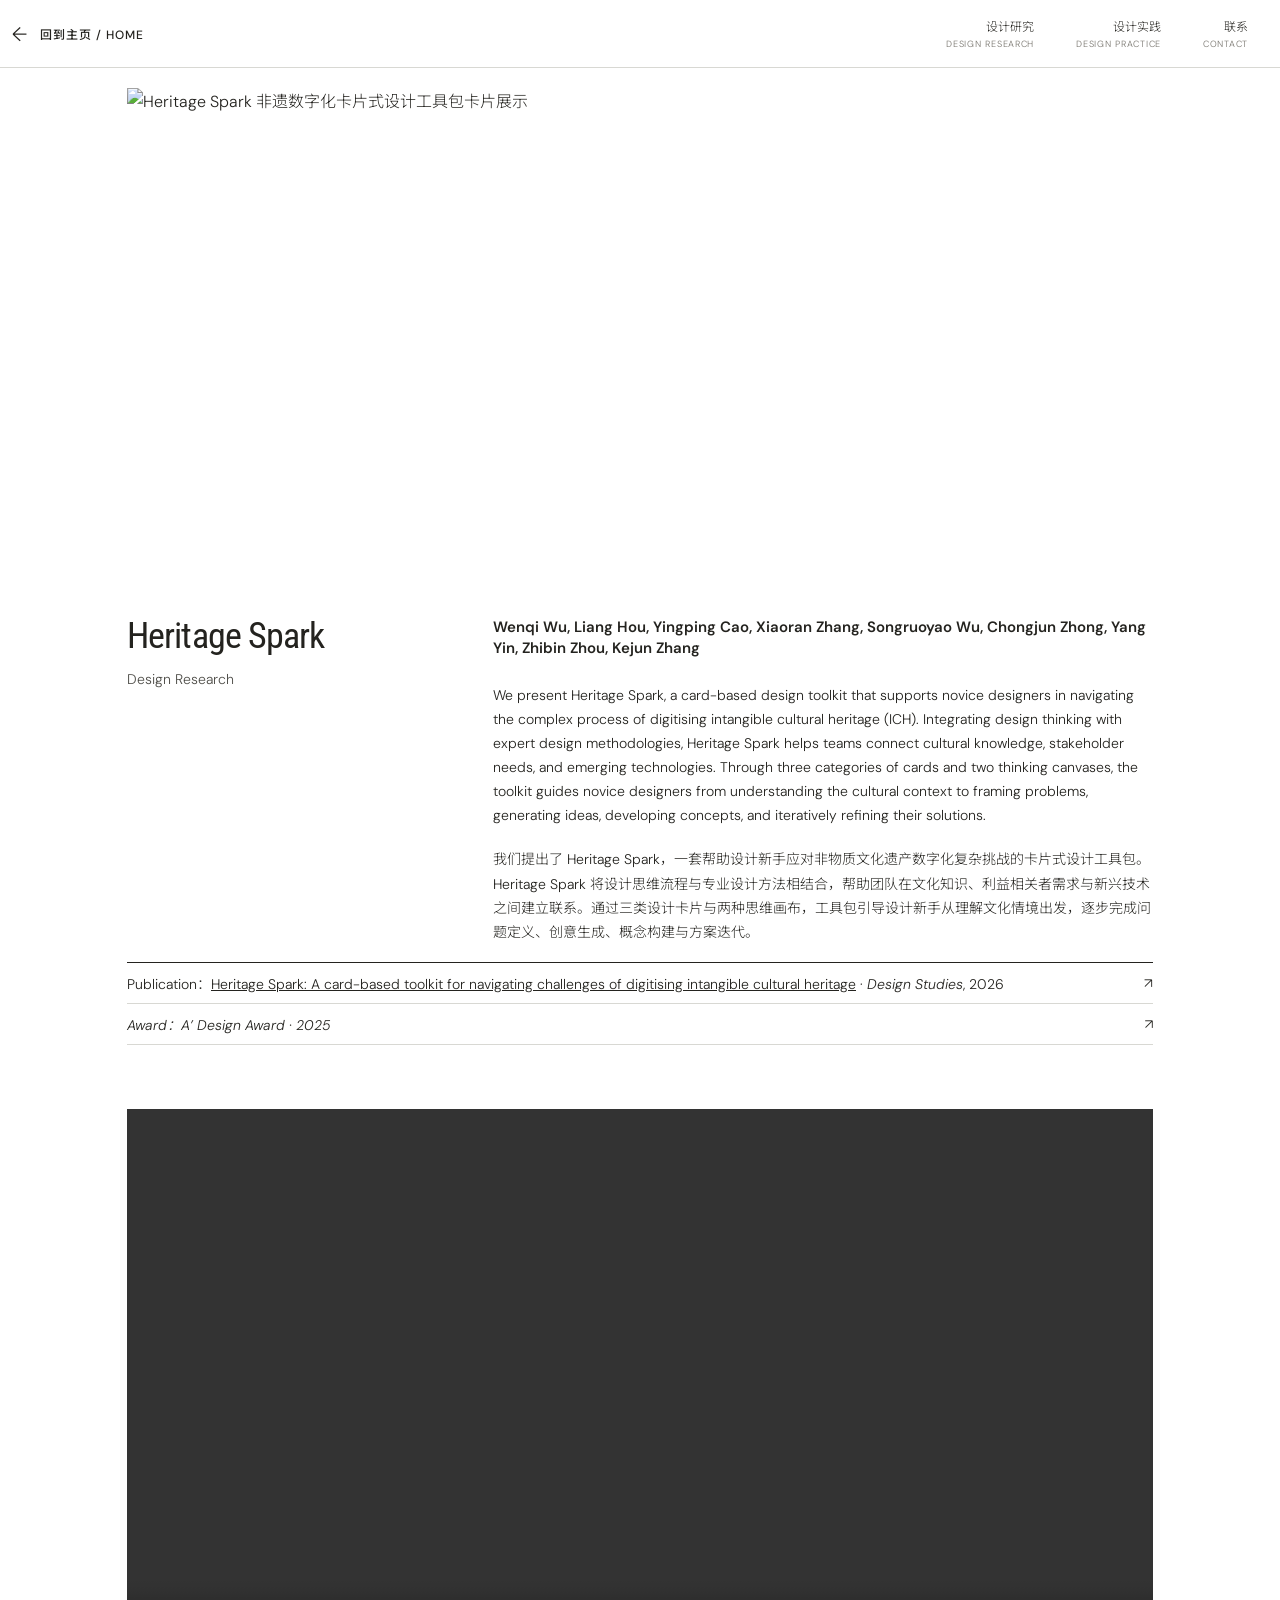
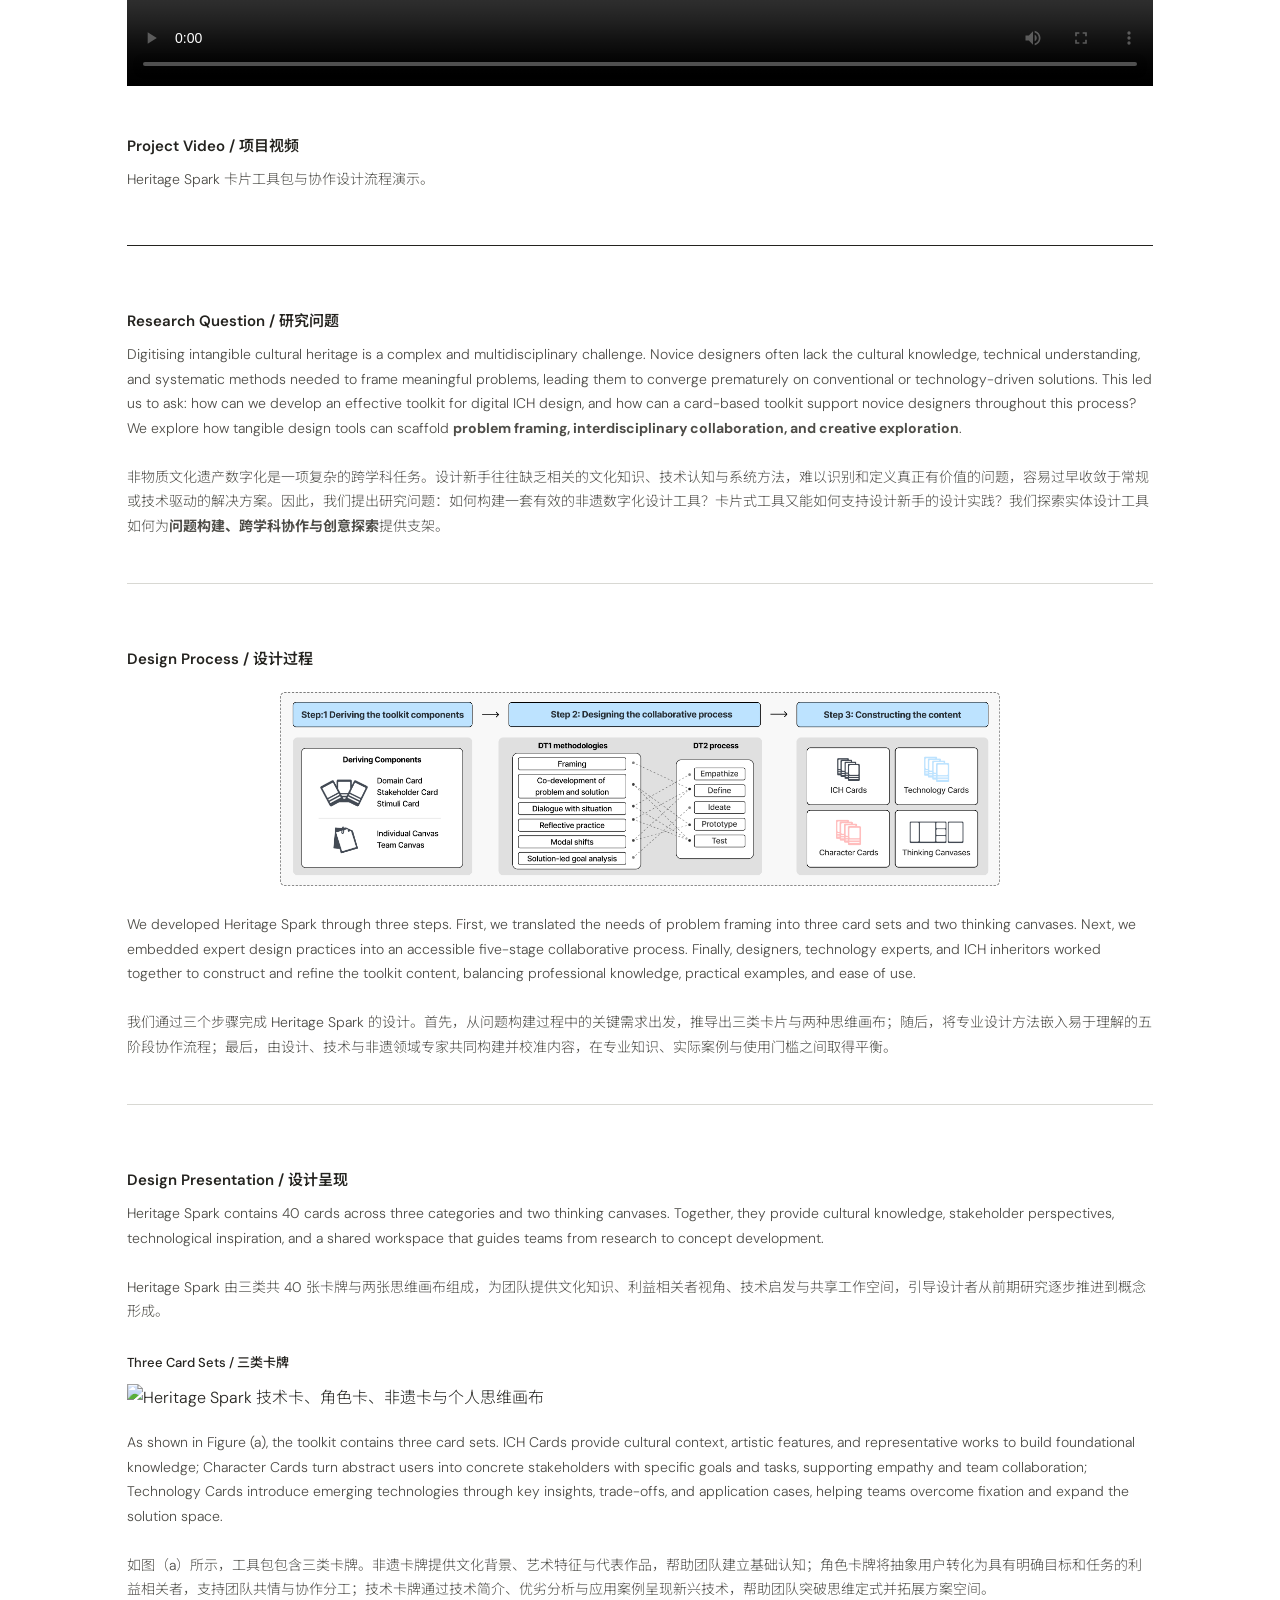
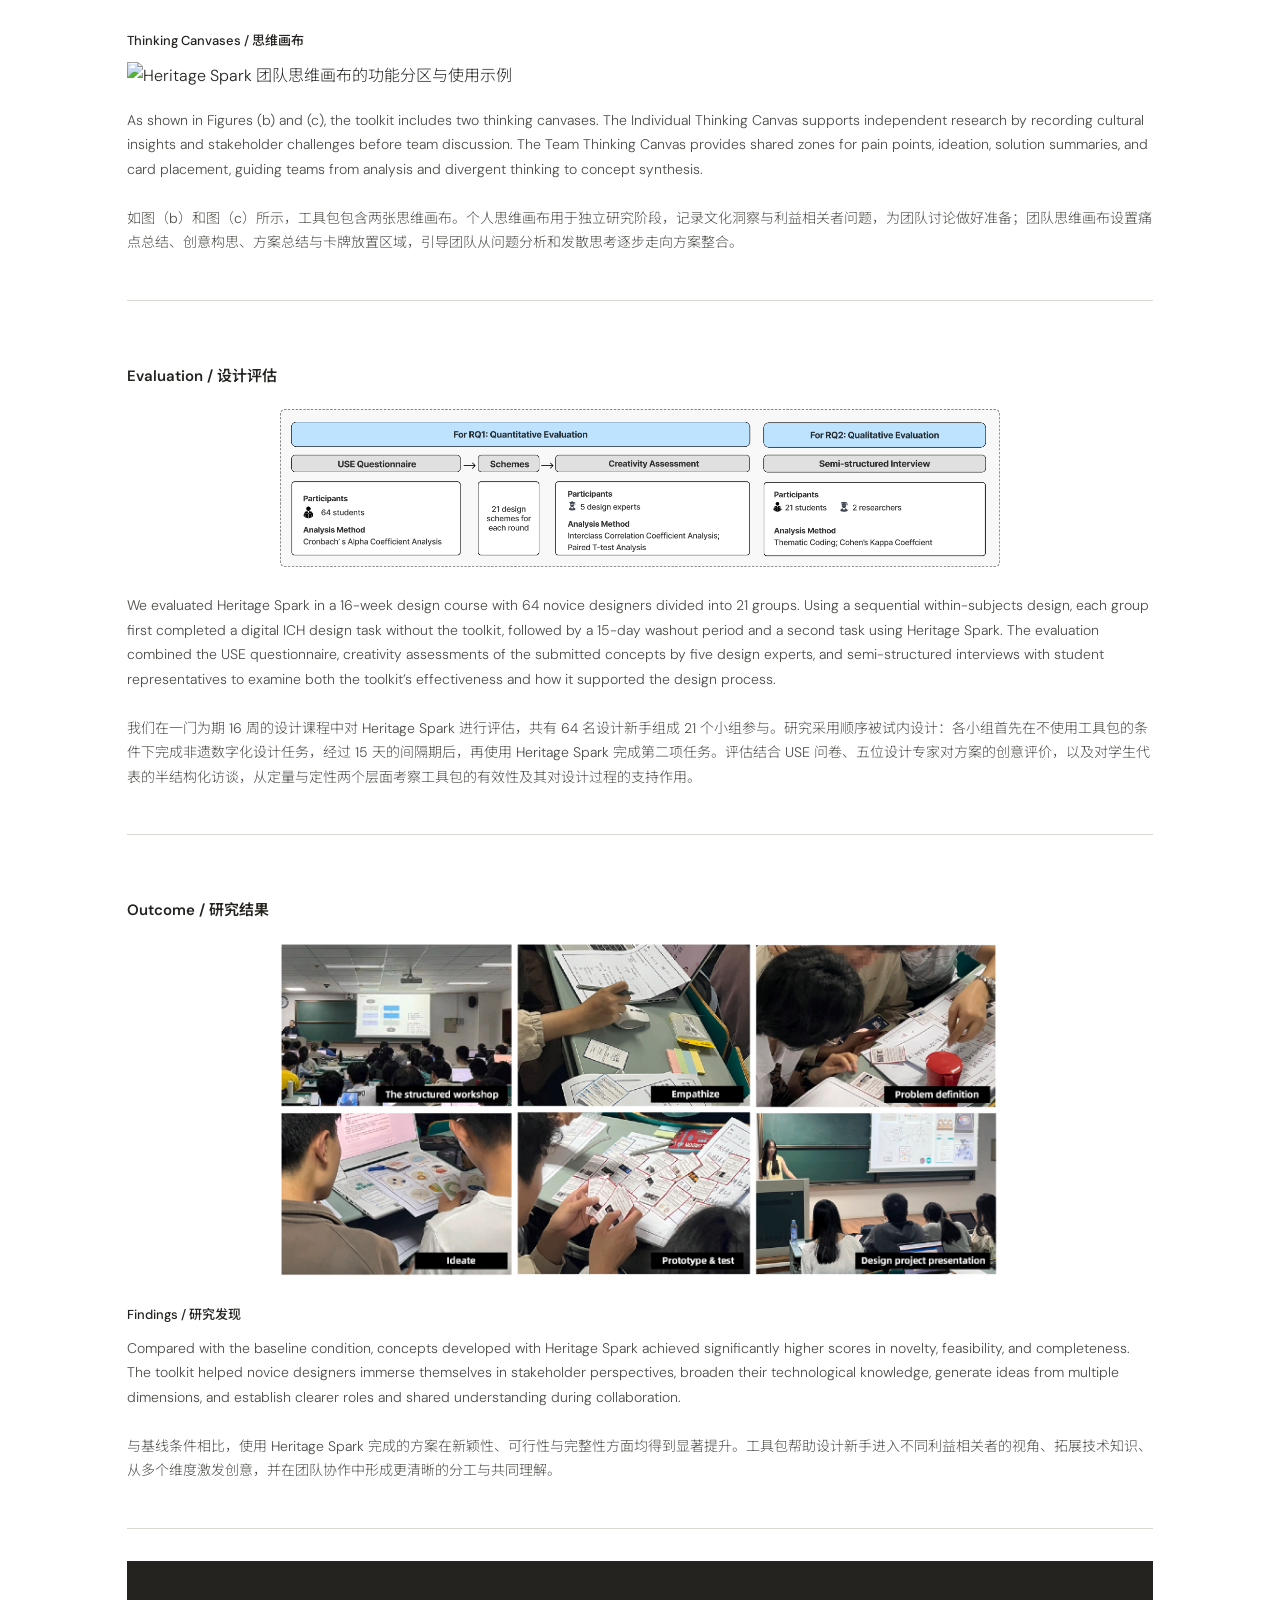
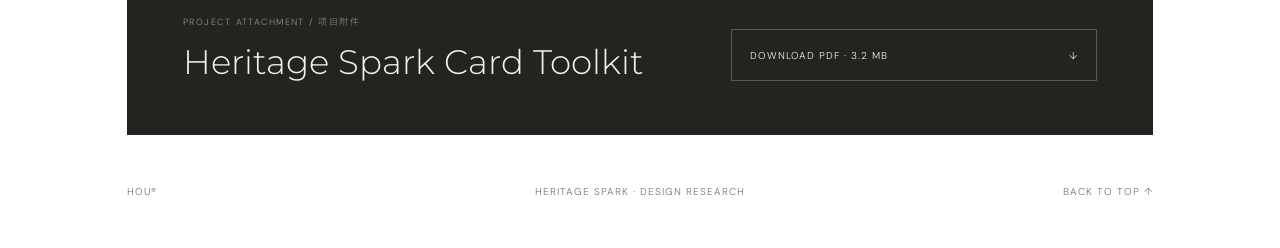
==== commit 2bcc8799: "添加 Heritage Spark 项目视频" ====
--- a/index-heritage-spark.html
+++ b/index-heritage-spark.html
@@ -64,12 +64,13 @@
     </section>
 
     <section class="video-section section-shell" id="video" aria-labelledby="videoTitle">
-      <div class="media-placeholder video-placeholder" role="img" aria-label="项目视频占位">
-        <button type="button" aria-label="视频占位，暂不可播放">▶</button>
-        <p>Video Placeholder</p>
-      </div>
-      <div class="content-copy">
+      <video class="project-video" controls playsinline preload="metadata" aria-label="Heritage Spark 卡片工具包项目视频">
+        <source src="设计研究/Heritage Spark/assets/heritage-spark-project-video.mp4" type="video/mp4">
+        您的浏览器不支持视频播放。
+      </video>
+      <div class="content-copy video-copy">
         <h2 class="content-title" id="videoTitle">Project Video / 项目视频</h2>
+        <p>Heritage Spark 卡片工具包与协作设计流程演示。</p>
       </div>
     </section>
 
--- a/vision-poetry.css
+++ b/vision-poetry.css
@@ -82,6 +82,8 @@
 .link-list small { width:100px; display:inline-block; color:var(--muted); font-size:9px; letter-spacing:.14em; text-transform:uppercase; }
 .link-list b { font-size:14px; font-weight:300; }
 .video-section { padding:64px 0 6vh; }
+.project-video { width:100%; aspect-ratio:16/9; display:block; object-fit:contain; background:#171715; }
+.video-copy { margin-top:30px; }
 .video-placeholder button { width:74px; height:74px; padding-left:6px; display:grid; place-items:center; border:1px solid var(--ink); border-radius:50%; color:var(--ink); background:rgba(255,255,255,.82); font-size:20px; }
 .video-placeholder p { position:absolute; bottom:48px; left:24px; font-size:20px; }
 .story { border-top:1px solid var(--ink); }
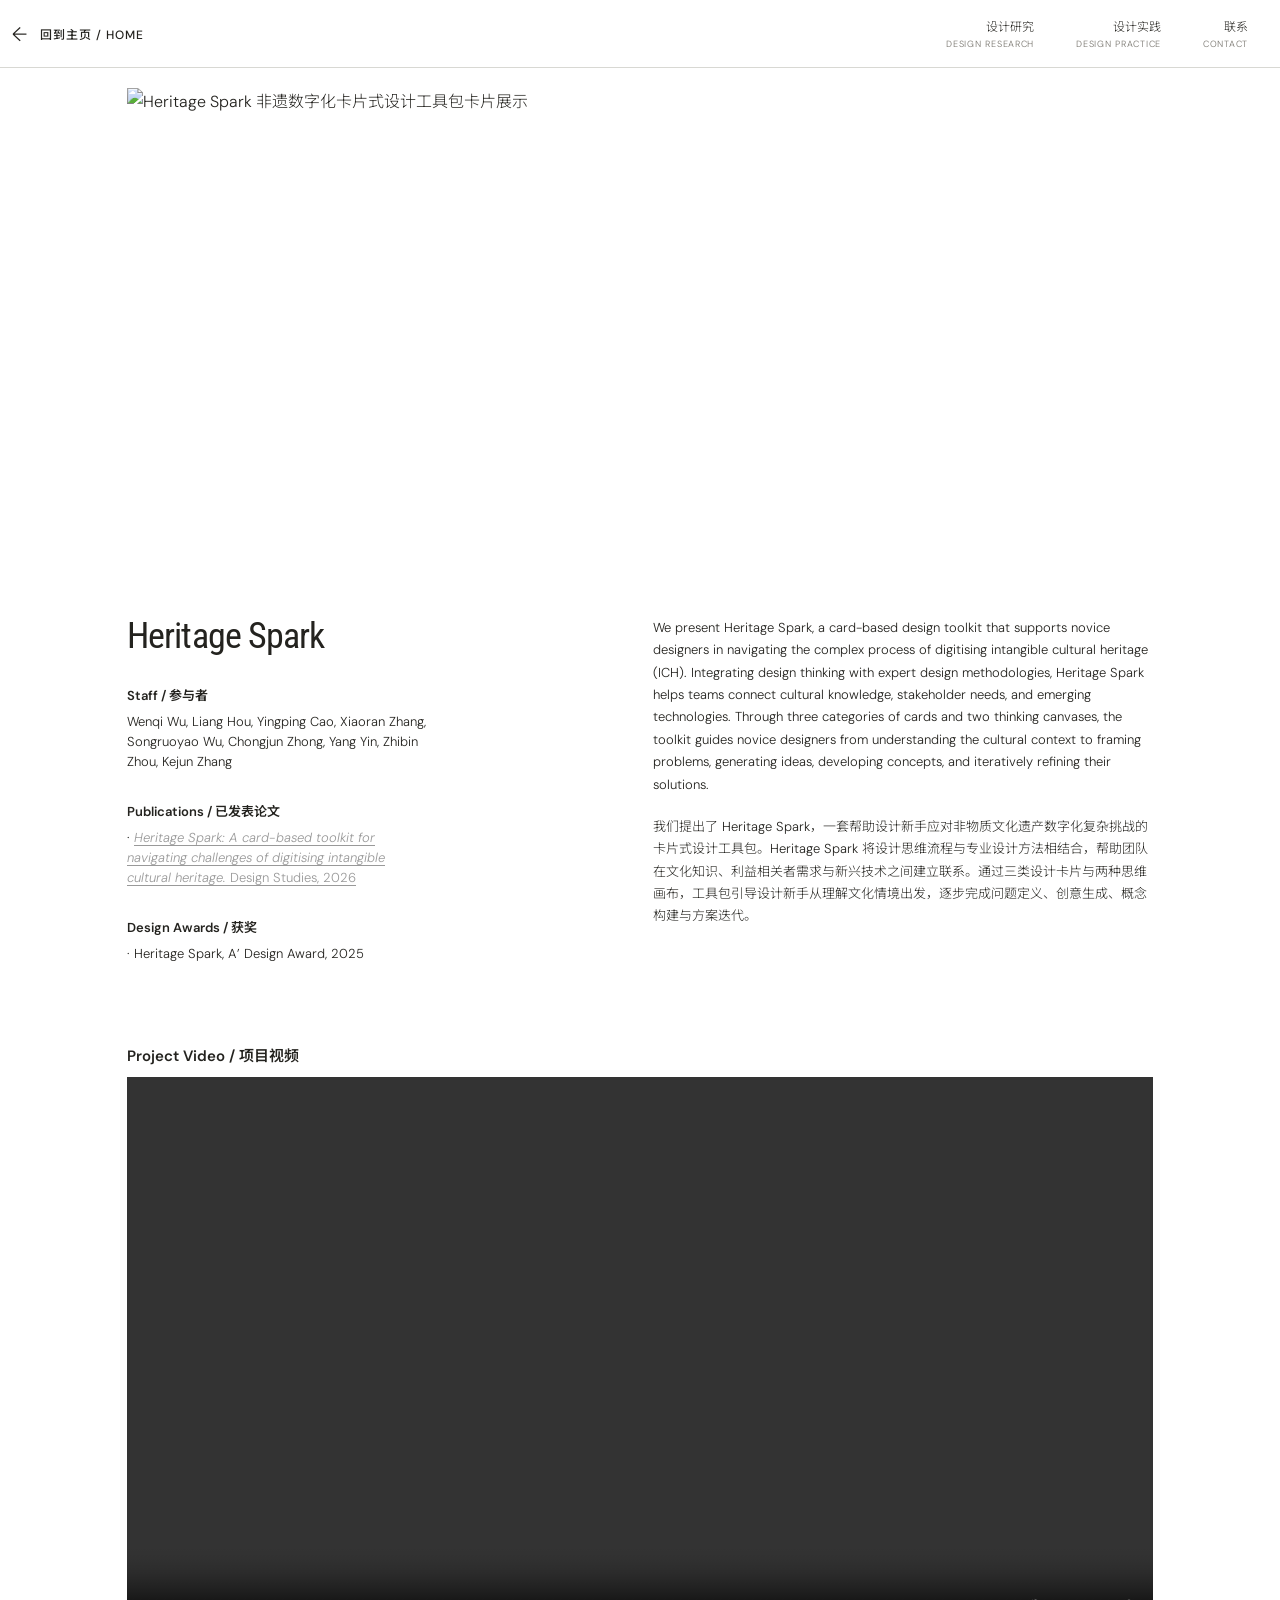
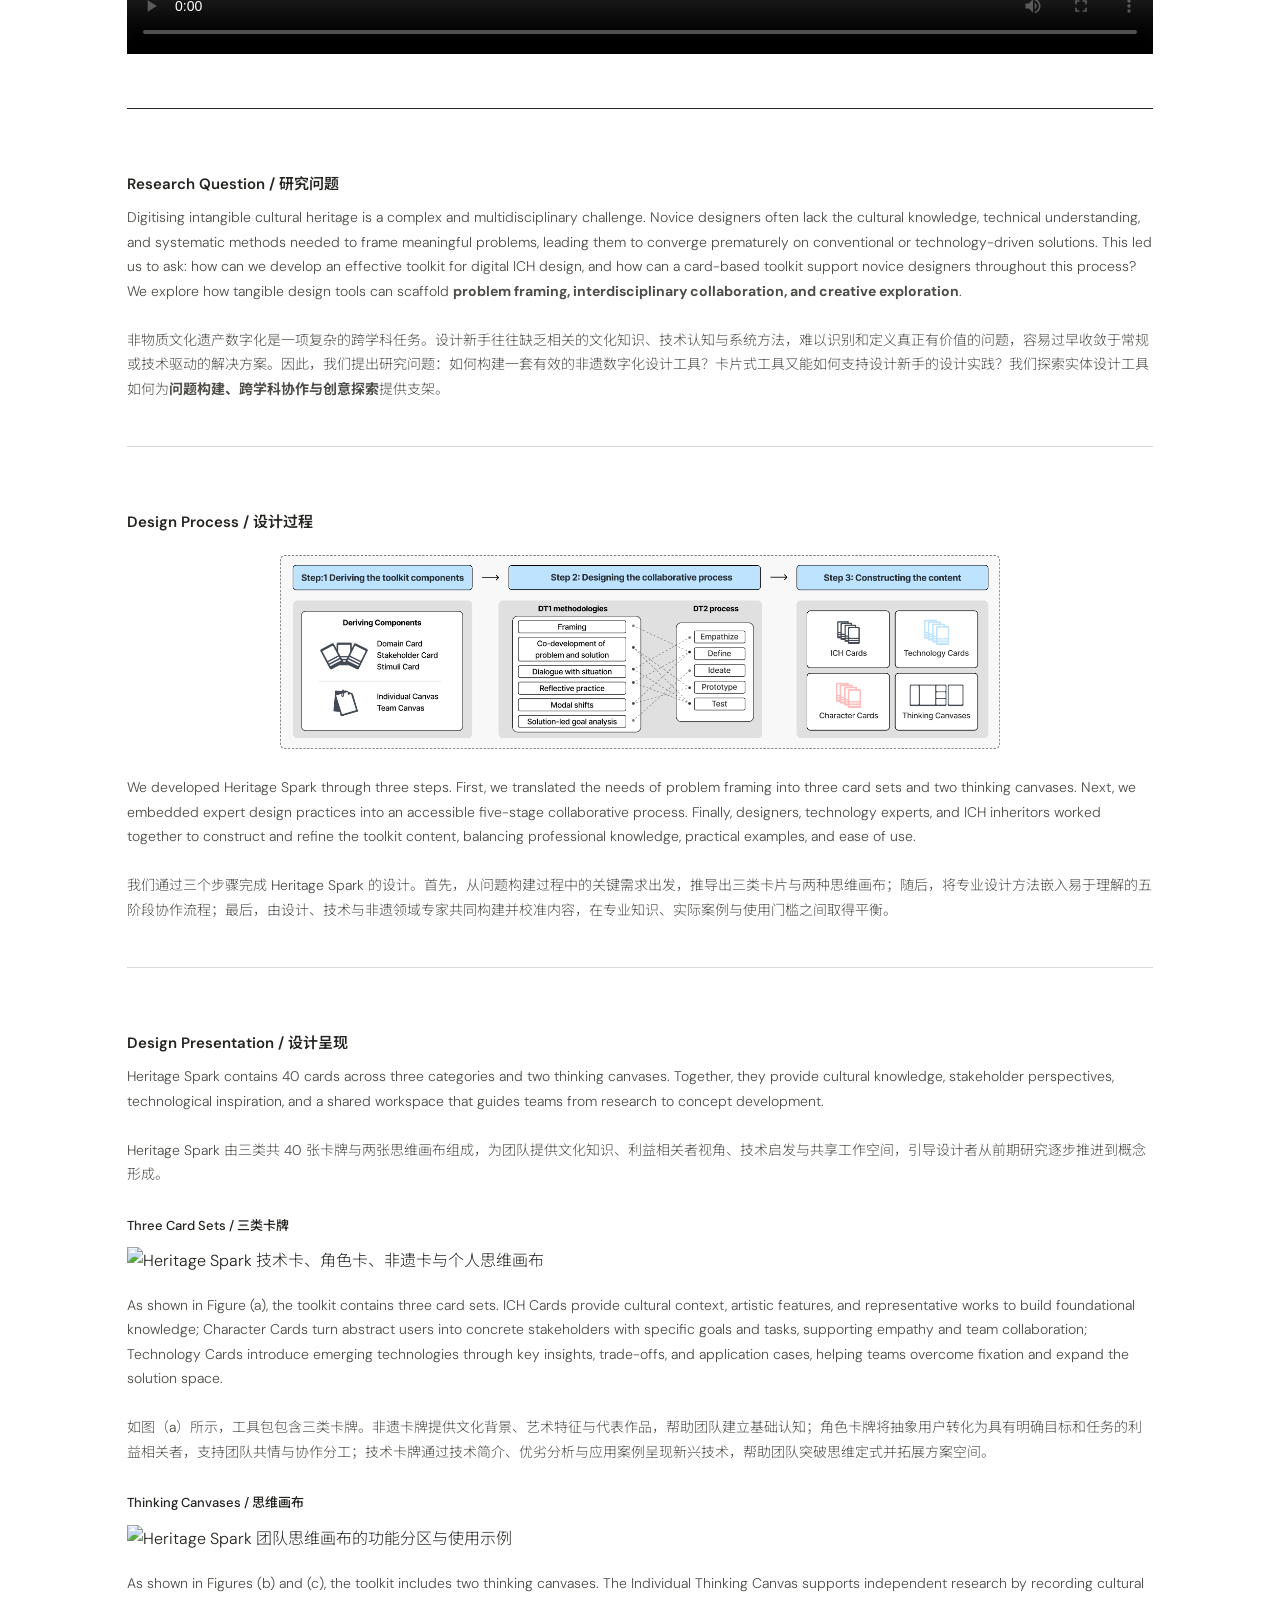
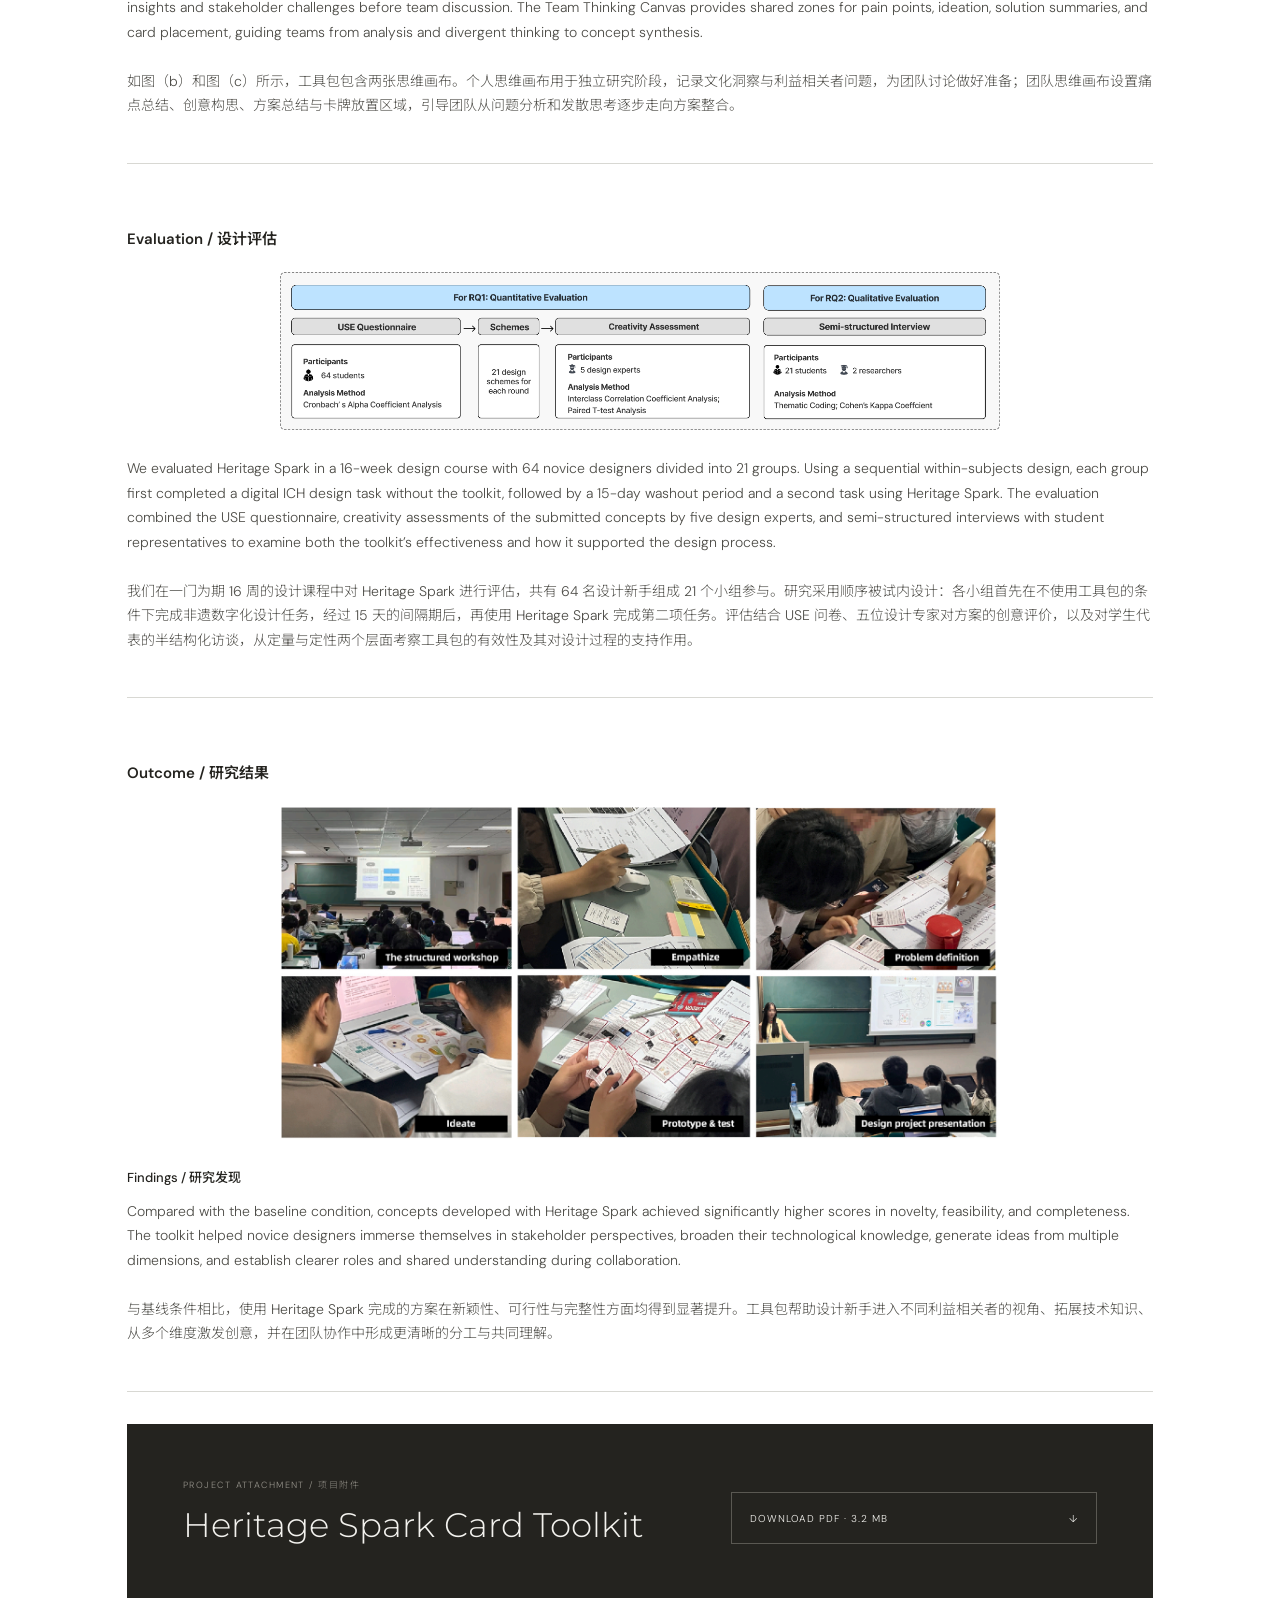
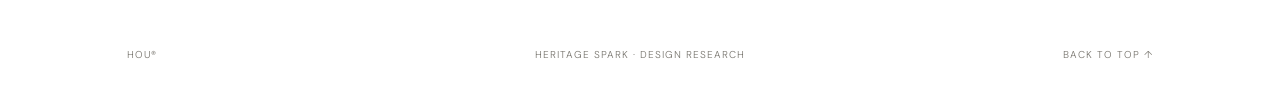
==== commit 7662b51a: "更新作品集项目与首页布局" ====
--- a/index-heritage-spark.html
+++ b/index-heritage-spark.html
@@ -42,36 +42,36 @@
       <div class="project-summary">
         <div class="summary-heading">
           <h1 id="projectTitle">Heritage Spark</h1>
-          <p class="summary-date">Design Research</p>
+          <div class="project-recognition" aria-label="项目参与者、论文与获奖信息">
+            <div class="recognition-group staff-entry">
+              <h2>Staff / 参与者</h2>
+              <p>Wenqi Wu, Liang Hou, Yingping Cao, Xiaoran Zhang, Songruoyao Wu, Chongjun Zhong, Yang Yin, Zhibin Zhou, Kejun Zhang</p>
+            </div>
+            <div class="recognition-group publication-entry">
+              <h2>Publications / 已发表论文</h2>
+              <p>· <a href="https://www.sciencedirect.com/science/article/pii/S0142694X25000870" target="_blank" rel="noopener noreferrer"><em>Heritage Spark: A card-based toolkit for navigating challenges of digitising intangible cultural heritage.</em> Design Studies, 2026</a></p>
+            </div>
+            <div class="recognition-group award-entry">
+              <h2>Design Awards / 获奖</h2>
+              <p>· Heritage Spark, A’ Design Award, 2025</p>
+            </div>
+          </div>
         </div>
         <div class="summary-content">
-          <p class="summary-author">Wenqi Wu, Liang Hou, Yingping Cao, Xiaoran Zhang, Songruoyao Wu, Chongjun Zhong, Yang Yin, Zhibin Zhou, Kejun Zhang</p>
           <p>We present <strong>Heritage Spark</strong>, a card-based design toolkit that supports novice designers in navigating the complex process of digitising intangible cultural heritage (ICH). Integrating design thinking with expert design methodologies, Heritage Spark helps teams connect <strong>cultural knowledge, stakeholder needs, and emerging technologies</strong>. Through three categories of cards and two thinking canvases, the toolkit guides novice designers from understanding the cultural context to framing problems, generating ideas, developing concepts, and iteratively refining their solutions.</p>
           <p>我们提出了 <strong>Heritage Spark</strong>，一套帮助设计新手应对非物质文化遗产数字化复杂挑战的卡片式设计工具包。Heritage Spark 将设计思维流程与专业设计方法相结合，帮助团队在<strong>文化知识、利益相关者需求与新兴技术</strong>之间建立联系。通过三类设计卡片与两种思维画布，工具包引导设计新手从理解文化情境出发，逐步完成问题定义、创意生成、概念构建与方案迭代。</p>
         </div>
       </div>
     </section>
 
-    <section class="links-section section-shell" aria-label="论文与获奖信息">
-      <div class="link-list">
-        <div class="link-item">
-          <span>Publication：<a href="https://www.sciencedirect.com/science/article/pii/S0142694X25000870" target="_blank" rel="noopener noreferrer">Heritage Spark: A card-based toolkit for navigating challenges of digitising intangible cultural heritage</a> · <em>Design Studies</em>, 2026</span><b aria-hidden="true">↗</b>
-        </div>
-        <div class="link-item award-entry">
-          <span>Award：A’ Design Award · 2025</span><b aria-hidden="true">↗</b>
-        </div>
+    <section class="video-section section-shell" id="video" aria-labelledby="videoTitle">
+      <div class="content-copy video-copy">
+        <h2 class="content-title" id="videoTitle">Project Video / 项目视频</h2>
       </div>
-    </section>
-
-    <section class="video-section section-shell" id="video" aria-labelledby="videoTitle">
       <video class="project-video" controls playsinline preload="metadata" aria-label="Heritage Spark 卡片工具包项目视频">
         <source src="设计研究/Heritage Spark/assets/heritage-spark-project-video.mp4" type="video/mp4">
         您的浏览器不支持视频播放。
       </video>
-      <div class="content-copy video-copy">
-        <h2 class="content-title" id="videoTitle">Project Video / 项目视频</h2>
-        <p>Heritage Spark 卡片工具包与协作设计流程演示。</p>
-      </div>
     </section>
 
     <section class="story section-shell" aria-label="Heritage Spark 项目研究内容">
--- a/vision-poetry.css
+++ b/vision-poetry.css
@@ -31,13 +31,13 @@
 .media-placeholder p { margin:0; font-size:13px; font-weight:500; letter-spacing:0; }
 .hero-media,.video-placeholder,.landscape { width:100%; aspect-ratio:1026/611; }
 .hero-media { margin-top:0; display:block; aspect-ratio:1026/491; object-fit:cover; }
-.project-summary { padding:38px 0 18px; display:grid; grid-template-columns:minmax(220px,32%) 1fr; gap:38px; }
+.project-summary { padding:38px 0 18px; display:grid; grid-template-columns:minmax(0,300px) minmax(0,500px); align-items:stretch; justify-content:space-between; gap:38px; }
+.summary-heading { display:flex; flex-direction:column; }
 .summary-heading h1 { margin:0; font-family:"Roboto Condensed","DM Sans",sans-serif; font-size:36px; font-weight:400; line-height:1.1; letter-spacing:-.025em; }
 .summary-heading .summary-date { margin:12px 0 0; color:#4e4d48; font-size:14px; line-height:1.5; }
-.summary-content { min-width:0; }
-.summary-content p { margin:0; color:var(--ink); font-size:14px; line-height:1.72; }
+.summary-content { width:500px; max-width:100%; min-width:0; justify-self:end; }
+.summary-content p { margin:0; color:var(--ink); font-size:13px; line-height:1.72; }
 .summary-content p+p { margin-top:20px; }
-.summary-content .summary-author { margin-bottom:24px; font-size:15px; font-weight:600; line-height:1.4; }
 .summary-content strong { font-weight:inherit; }
 .content-copy { padding:20px 0 0; }
 .content-title { width:100%; margin:0 0 10px!important; color:var(--ink)!important; font-size:15px!important; font-weight:600; line-height:1.4!important; }
@@ -74,16 +74,16 @@
 .gesture-strip figcaption { padding-top:8px; display:flex; flex-direction:column; gap:2px; }
 .gesture-strip strong { font-size:10px; font-weight:500; line-height:1.4; }
 .gesture-strip span { color:var(--muted); font-size:8px; line-height:1.4; }
-.links-section { padding:0; }
-.link-list { border-top:1px solid var(--ink); }
-.link-item { padding:10px 0; display:flex; justify-content:space-between; align-items:center; border-bottom:1px solid var(--line); }
-.award-entry { font-style:italic; }
-.link-list span { font-size:14px; }
-.link-list small { width:100px; display:inline-block; color:var(--muted); font-size:9px; letter-spacing:.14em; text-transform:uppercase; }
-.link-list b { font-size:14px; font-weight:300; }
+.project-recognition { width:300px; max-width:100%; margin-top:30px; }
+.recognition-group+.recognition-group { margin-top:30px; }
+.recognition-group h2 { margin:0 0 8px; font-size:13px; font-weight:600; line-height:1.35; }
+.recognition-group p { margin:0; font-size:13px; line-height:1.55; }
+.recognition-group a { color:#999; text-decoration:underline; text-decoration-thickness:1px; text-underline-offset:3px; }
+.recognition-group a:hover { color:var(--ink); }
+.award-entry { font-style:normal; }
 .video-section { padding:64px 0 6vh; }
 .project-video { width:100%; aspect-ratio:16/9; display:block; object-fit:contain; background:#171715; }
-.video-copy { margin-top:30px; }
+.video-copy { margin:0 0 10px; padding-top:0; }
 .video-placeholder button { width:74px; height:74px; padding-left:6px; display:grid; place-items:center; border:1px solid var(--ink); border-radius:50%; color:var(--ink); background:rgba(255,255,255,.82); font-size:20px; }
 .video-placeholder p { position:absolute; bottom:48px; left:24px; font-size:20px; }
 .story { border-top:1px solid var(--ink); }
@@ -106,15 +106,15 @@
   .section-shell { width:calc(100vw - 24px); }
   .hero { padding-top:20px; }
   .project-summary { padding:28px 0 12px; grid-template-columns:1fr; gap:22px; }
-  .summary-content p { font-size:14px; line-height:1.75; }
-  .summary-content .summary-author { margin-bottom:18px; font-size:15px; }
+  .project-recognition { margin-top:30px; }
+  .summary-content { max-width:none; }
+  .summary-content p { font-size:13px; line-height:1.75; }
   .xr-gallery { grid-template-columns:1fr; gap:20px; }
   .xr-detail-grid { grid-template-columns:1fr; gap:28px; }
   .gesture-heading { align-items:flex-start; flex-direction:column; gap:4px; }
   .gesture-strip { margin-right:-12px; padding-right:12px; display:flex; gap:10px; overflow-x:auto; scroll-snap-type:x proximity; scrollbar-width:none; }
   .gesture-strip::-webkit-scrollbar { display:none; }
   .gesture-strip figure { flex:0 0 132px; scroll-snap-align:start; }
-  .link-list small { width:auto; display:block; margin-bottom:6px; }
   .download-panel { padding:36px 24px; grid-template-columns:1fr; align-items:start; gap:28px; }
   .download-copy h2 { font-size:28px; }
   footer { width:calc(100vw - 24px); grid-template-columns:1fr auto; gap:12px; }
